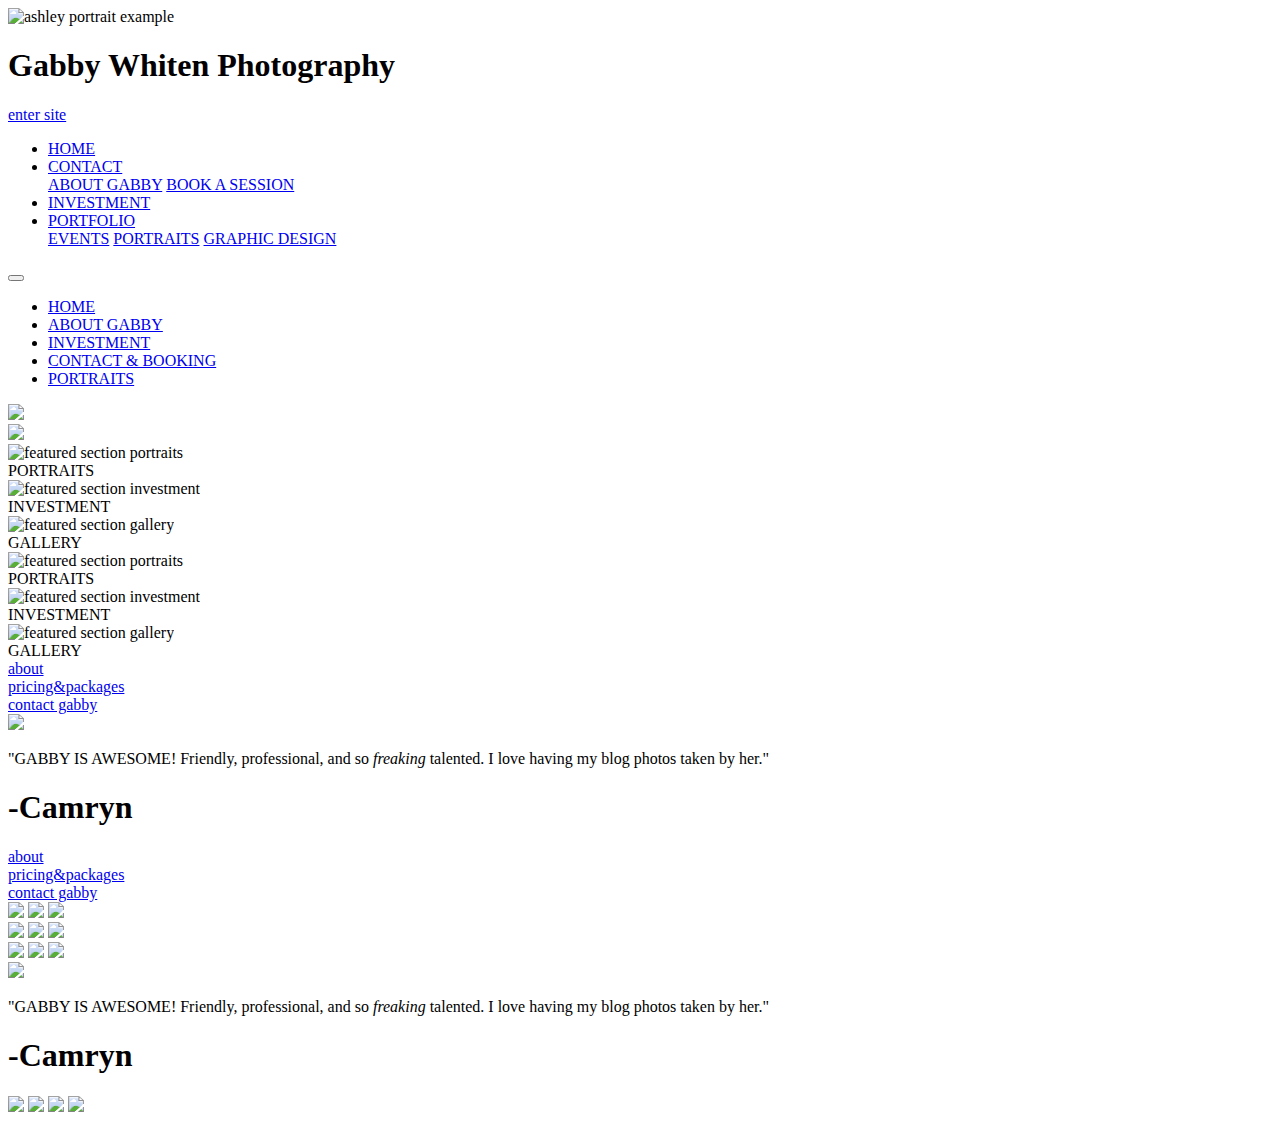
==== index.html @ fafe3f10 "second upload" ====
<!doctype html>

<head>
    
    <title> Gabby Whiten Designs </title>
    
    <!-- Required meta tags -->
    
    <meta charset="utf-8">
    <meta name="viewport" content="width=device-width, initial-scale=1, shrink-to-fit=no">
    
    <!-- SEO meta tag information -->
    
    <meta name="author" content="gabby whiten">
    <meta name="description" content="New York City based lifestyle and portrait photographer website">
    <meta name="keywords" content="gabby, whiten, gabby whiten, photographer, New York City, portrait, lifestyle, graphic designer">
    
    <!-- Boostrap CSS Styles -->
    
    <link rel="stylesheet" href="https://stackpath.bootstrapcdn.com/bootstrap/4.1.0/css/bootstrap.min.css" integrity="sha384-9gVQ4dYFwwWSjIDZnLEWnxCjeSWFphJiwGPXr1jddIhOegiu1FwO5qRGvFXOdJZ4" crossorigin="anonymous">
    
    <!-- My Custom Styles -->
    
    <link href="css/fontawesome-all.css" rel="stylesheet">
    <link rel="stylesheet" href="css/mainstyles.css">
    <link href="https://fonts.googleapis.com/css?family=Fredericka+the+Great|News+Cycle|Prata|Roboto:300,300i" rel="stylesheet">
        
</head>

<body>
    
<!-- Required Javascript Code -->
    
    <script src="https://code.jquery.com/jquery-3.3.1.slim.min.js" integrity="sha384-q8i/X+965DzO0rT7abK41JStQIAqVgRVzpbzo5smXKp4YfRvH+8abtTE1Pi6jizo" crossorigin="anonymous"></script>
    <script src="https://cdnjs.cloudflare.com/ajax/libs/popper.js/1.14.0/umd/popper.min.js" integrity="sha384-cs/chFZiN24E4KMATLdqdvsezGxaGsi4hLGOzlXwp5UZB1LY//20VyM2taTB4QvJ" crossorigin="anonymous"></script>
    <script src="https://stackpath.bootstrapcdn.com/bootstrap/4.1.0/js/bootstrap.min.js" integrity="sha384-uefMccjFJAIv6A+rW+L4AHf99KvxDjWSu1z9VI8SKNVmz4sk7buKt/6v9KI65qnm" crossorigin="anonymous"></script>
    
<!-- Large Viewport Full Landing and Navigation -->
    
    <div class="d-none d-lg-block">
        
        <div class="container-fluid no-gutter">
        
            <div class="row">
        
                <div class="card">
           
                    <img class="card-img rounded-0" src="images/landing/edit-a-2.jpg" alt="ashley portrait example" class="img-fluid" height="auto">
            
                    <div class="card-img-overlay d-flex landing">
                        
                        <div class="my-auto mx-auto text-center">
                        <h1 class="card-title landingtext">Gabby Whiten Photography</h1>
                        <a href="#featured" class="mybtn btn-link">enter site</a>
                        </div>
            
                    </div>
        
                </div>
                
            </div>
            
            <div class="row borderbottom bg1">
            
            <nav class="navbar navbar-expand-lg navbar-custom fixed-top">
                
                <div class="row">
                
                    <ul class="nav navbar-nav">
                        <li><a class="nav-link currentpage" href="#">HOME</a></li>
                        <li class="nav-item dropdown">
                            <a class="nav-link dropdown-toggle" data-toggle="dropdown" href="#">CONTACT</a>
                            <div class="dropdown-menu">
                                <a class="dropdown-item" href="/about.html">ABOUT GABBY</a>
                                <a class="dropdown-item" href="/contact.html">BOOK A SESSION</a>
                            </div>
                        </li>
                        <li><a class="nav-link" href="/investment.html">INVESTMENT</a></li>
                        <li class="nav-item dropdown">
                            <a class="nav-link dropdown-toggle" data-toggle="dropdown" href="/gallery.html">PORTFOLIO</a>
                            <div class="dropdown-menu">
                                <a class="dropdown-item" href="https://www.google.com">EVENTS</a>
                                <a class="dropdown-item" href="https://www.google.com">PORTRAITS</a>
                                <a class="dropdown-item" href="https://www.google.com">GRAPHIC DESIGN</a>
                            </div>
                    </ul>
                    
                </div> 
                
            </nav>
            
            </div>
            
        </div>
        
    </div>
    
<!-- Small and Medium Navigation Bar -->
    
    <div class="d-lg-none">
    
    <div class="container-fluid bg1">
        
        <div class="row">
        
            
            
            <nav class="navbar-expand-lg fixed-top navbar-custom">
                  
                <button class="navbar-dark navbar-toggler navbar-toggler-right" type="button" data-toggle="collapse" data-target="#myNavbar" aria-conrols="myNavbar" aria-expanded="false" aria-label="Toggle navigation">
                    <span class="navbar-toggler-icon"></span>
                </button>
                
                <div class="collapse navbar-collapse" id="myNavbar">
        
                    <ul class="nav navbar-nav">
                        <li><a class="nav-link" href="#">HOME</a></li>
                        <li><a class="nav-link" href="/about.html">ABOUT GABBY</a></li>
                        <li><a class="nav-link" href="/investment.html">INVESTMENT</a></li>
                        <li><a class="nav-link" href="/contact.html">CONTACT &amp; BOOKING</a></li>
                        <li><a class="nav-link" href="/gallery.html">PORTRAITS</a></li>
                    </ul>
                    
                </div>
                
            </nav>
            
        </div>
    
    </div>
        
    </div>

<!-- Logo -->

<div class="container">
    
    <div class="row logoheader" id="featured">
        
        <div class="d-none d-lg-block">
        
        <img src="images/logo/logo-header.png" class="img-fluid">
            
        </div>
        
    </div>
    
    <div class="row logoheader">
        
        <div class="d-sm-block d-md-block d-lg-none">
        
        <img src="images/logo/logo-header.png" class="img-fluid">
        
        </div>
        
    </div>
    
</div>
    
    
<!-- Small Featured Sections -->

<div class="d-sm-block d-md-none">

<div class="container-fluid">
    
    <div class="card-group d-flex">
    
    <div class="card">
        
        <img class="card-img featured" src="images/featuredsection/portraits.jpg" alt="featured section portraits">
        <div class="card-img-overlay text-center">
            <div class="card-text">PORTRAITS</div>
        </div>
        
    </div>
    
    <div class="card">
        <img class="card-img featured" src="images/featuredsection/aboutgabby.jpg" alt="featured section investment">
        <div class="card-img-overlay text-center">
            <div class="card-text">INVESTMENT</div>
        </div>
    </div>
    
    <div class="card">
        <img class="card-img featured img-fluid" src="images/featuredsection/gallery.jpg" alt="featured section gallery">
        <div class="card-img-overlay text-center">
            <div class="card-text">GALLERY</div>
        </div>
    </div>
    
    </div>
    
</div>

</div>
    
<!-- Medium Featured Sections -->
<div class="d-none d-s-none d-md-block">

<div class="container-fluid">
    
    <div class="card-group d-flex">
    
    <div class="card">
        
        <img class="card-img featured" src="images/featuredsection/portraits.jpg" alt="featured section portraits">
        <div class="card-img-overlay text-center medium">
            <div class="card-text">PORTRAITS</div>
        </div>
        
    </div>
    
    <div class="card">
        <img class="card-img featured" src="images/featuredsection/aboutgabby.jpg" alt="featured section investment">
        <div class="card-img-overlay text-center medium">
            <div class="card-text">INVESTMENT</div>
        </div>
    </div>
    
    <div class="card">
        <img class="card-img featured img-fluid" src="images/featuredsection/gallery.jpg" alt="featured section gallery">
        <div class="card-img-overlay text-center medium">
            <div class="card-text">GALLERY</div>
        </div>
    </div>
    
    </div>
    
</div>

</div>
    
<!-- Second Nav Choices -->
<div class="d-sm-block d-md-none">

<div class="container-fluid">
    <div class="choices"><a href="#">about</a></div>
    <div class="choices"><a href="#">pricing&amp;packages</a></div>
    <div class="choices"><a href="#">contact gabby</a></div>
</div>

</div>
    
<!-- Testimonial Box -->
    
<div class="d-sm-block d-md-none">

<div class="container-fluid testimonial">
    
    <div class="extrapad">
    
        <div>
            <img class="mx-auto d-block img-circle" src="images/testimonial/camryn-tie-up-booties-coral-and-charm-7.jpg" class="testimonialpicture">
        </div>
        
        <div class="testimonialtext">
            
            <p>
            "GABBY IS AWESOME! Friendly, professional, and so <em>freaking</em> talented. I love having my blog photos taken by her."
            </p>
            
            <h1>-Camryn</h1>
        
        </div>
        
    </div>
    
</div>

</div>

<!-- Tablet Extra Option Tabs -->
    
<div class="d-none d-md-block d-lg-none">

<div class="container-fluid">
    
    <div class="row">
        
        <div class="col-md-6 extras">
        
        <div class="choices"><a href="/about.html">about</a></div>
        <div class="choices"><a href="/investment.html">pricing&amp;packages</a></div>
        <div class="choices"><a href="/contact.html">contact gabby</a></div>
        
        <div class="row sidebar-collage medium">
            <img  class="img-thumbnail medium" src="images/special/foodphoto.jpg">
            <img  class="img-thumbnail medium" src="images/special/foodphoto.jpg">
            <img  class="img-thumbnail medium" src="images/special/foodphoto.jpg">
            
        </div>
            
        <div class="row sidebar-collage medium">
            <img  class="img-thumbnail medium" src="images/special/foodphoto.jpg">
            <img  class="img-thumbnail medium" src="images/special/foodphoto.jpg">
            <img  class="img-thumbnail medium" src="images/special/foodphoto.jpg">
            
        </div>
            
        <div class="row sidebar-collage medium">
            <img  class="img-thumbnail medium" src="images/special/foodphoto.jpg">
            <img  class="img-thumbnail medium" src="images/special/foodphoto.jpg">
            <img  class="img-thumbnail medium" src="images/special/foodphoto.jpg">
            
        </div>
    
        </div>
        
    </div>
    
</div>

</div>
    
<!-- Medium Testimonial Box -->
    
<div class="d-none d-md-block d-lg-none">

<div class="container-fluid testimonial medium">
    
    <div class="extrapad medium">
    
        <div>
            <img class="mx-auto d-block img-circle medium" src="images/testimonial/camryn-tie-up-booties-coral-and-charm-7.jpg">
        </div>
        
        <div class="testimonialtext medium">
            
            <p>
            "GABBY IS AWESOME! Friendly, professional, and so <em>freaking</em> talented. I love having my blog photos taken by her."
            </p>
            
            <h1>-Camryn</h1>
        
        </div>
        
    </div>
    
</div>

</div>

    
<!-- Social Media Footer -->

<footer>
    
<div class="d-sm-block d-md-none">
    
<div class="squares">
    <img  class="instagramsquares img-thumbnail img-responsive" src="images/special/foodphoto.jpg">
    <img class="instagramsquares img-thumbnail img-responsive" src="images/special/portraits1.jpg">
    <img class="instagramsquares img-thumbnail img-responsive" src="images/special/portraits1.jpg">
    <img class="instagramsquares img-thumbnail img-responsive" src="images/special/portraits1.jpg">
</div>
    
<div class="btn-grp-justified btn-grp">
    <a href="https://www.facebook.com/photographybygcw" class="btn btn-primary"><i class="fab fa-facebook-f fa-lg"></i></a>
    <a href="https://www.instagram.com/gabbywhiten" class="btn btn-primary"><i class="fab fa-instagram fa-lg"></i></a>
    <a href="https://www.twitter.com/gabbywhiten" class="btn btn-primary"><i class="fab fa-twitter fa-lg"></i></a>
    <a href="https://www.youtube.com/channel/UCp7ppy7Cx4_Kmx7FV_z40HA?view_as=subscriber" class="btn btn-primary"><i class="fab fa-youtube fa-lg"></i></a>
    <a href="https://www.pinterest.com/theswirlblog" class="btn btn-primary"><i class="fab fa-pinterest fa-lg"></i></a>
</div>
    
</div>
    
    
<div class="d-none d-md-block d-lg-none">
    
<div class="btn-grp-justified btn-grp">
    <a href="https://www.facebook.com/photographybygcw" class="btn btn-primary"><i class="fab fa-facebook-f fa-lg"></i></a>
    <a href="https://www.instagram.com/gabbywhiten" class="btn btn-primary"><i class="fab fa-instagram fa-lg"></i></a>
    <a href="https://www.twitter.com/gabbywhiten" class="btn btn-primary"><i class="fab fa-twitter fa-lg"></i></a>
    <a href="https://www.youtube.com/channel/UCp7ppy7Cx4_Kmx7FV_z40HA?view_as=subscriber" class="btn btn-primary"><i class="fab fa-youtube fa-lg"></i></a>
    <a href="https://www.pinterest.com/theswirlblog" class="btn btn-primary"><i class="fab fa-pinterest fa-lg"></i></a>
</div>
    
</div>
    
</footer>
   
</body>
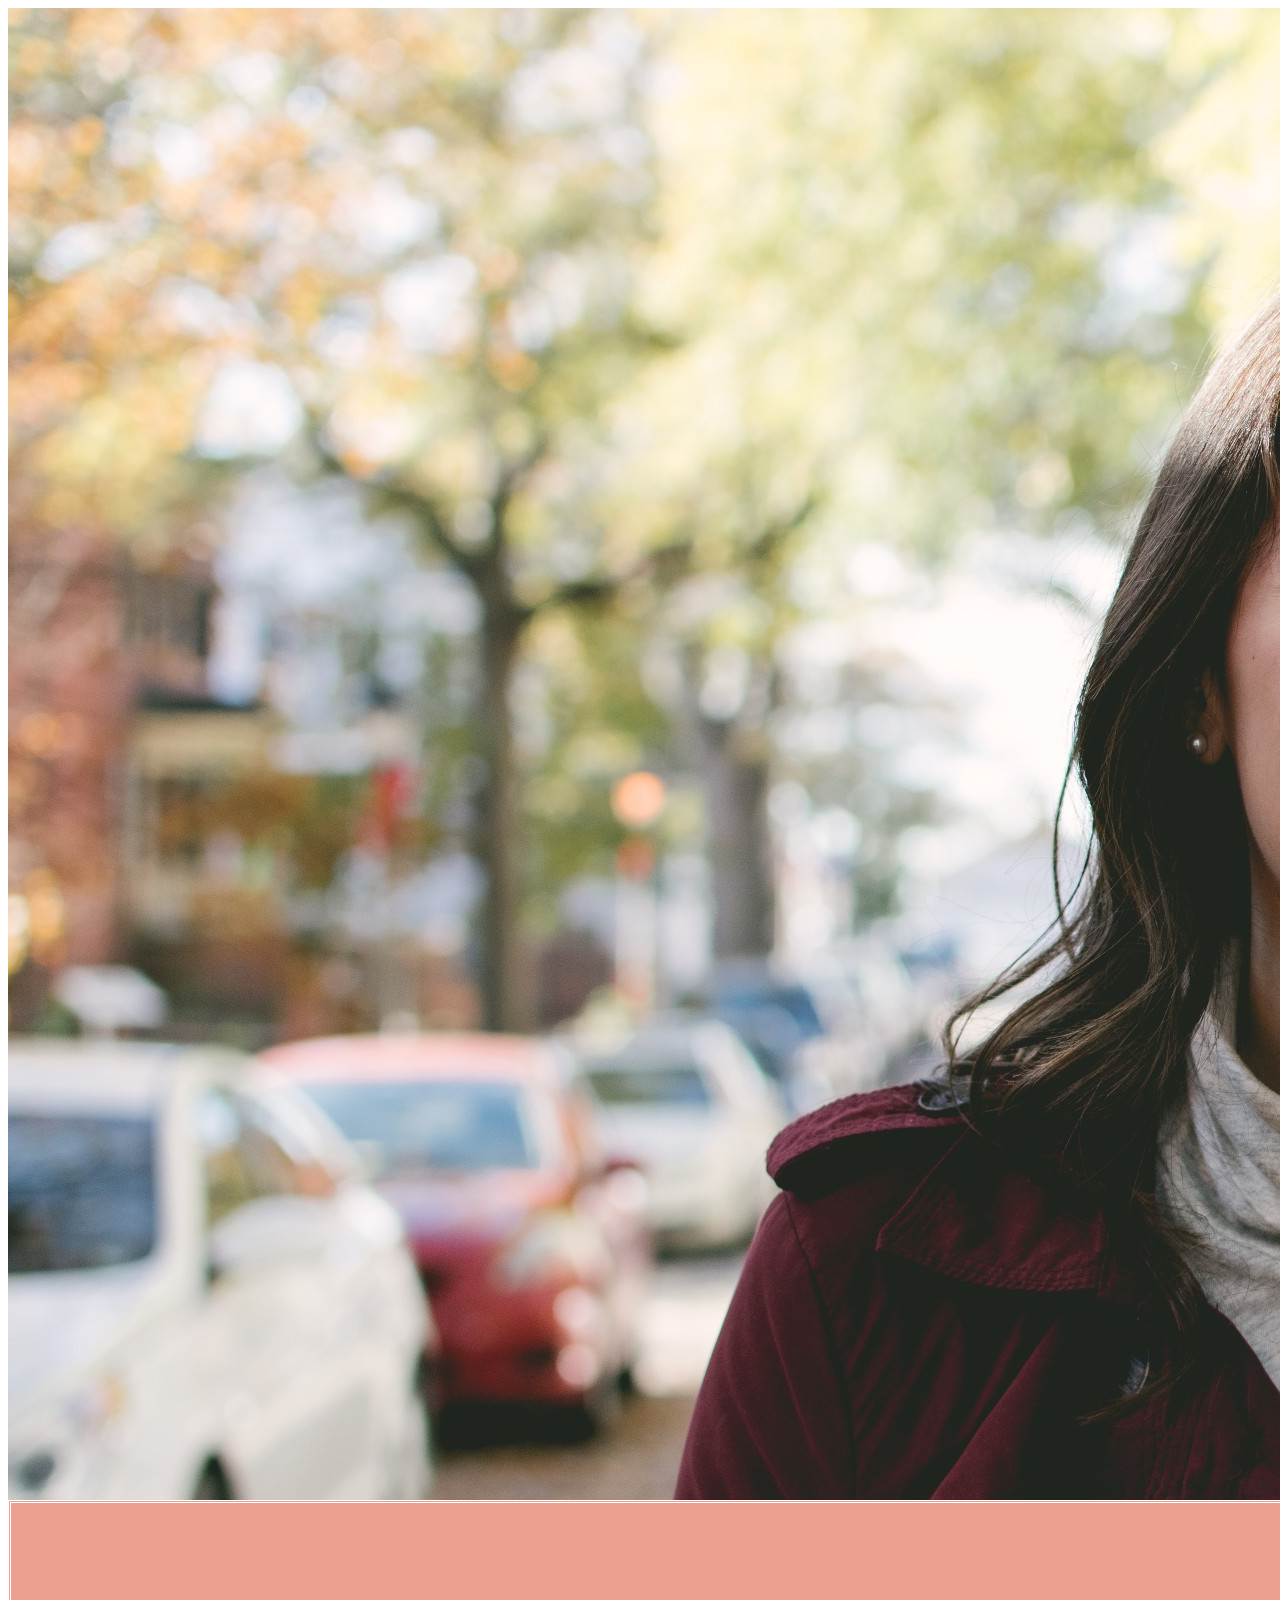
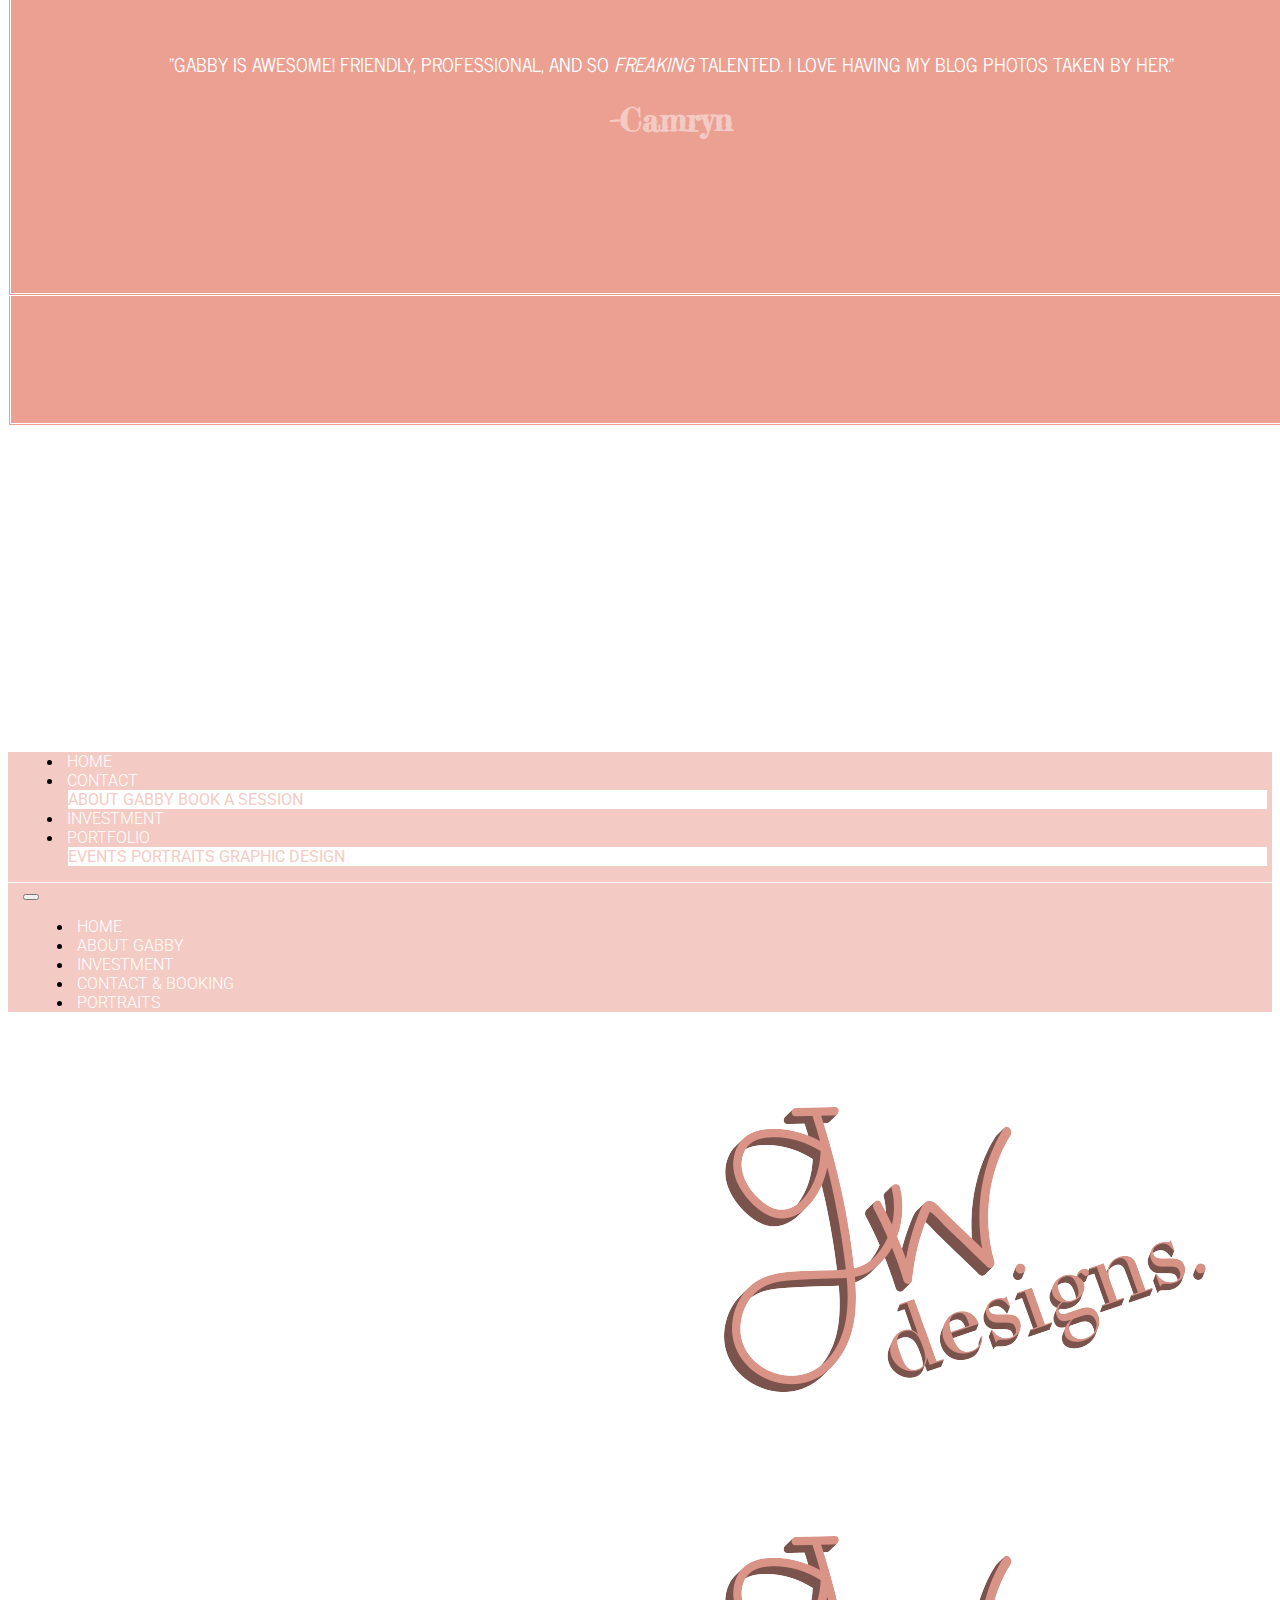
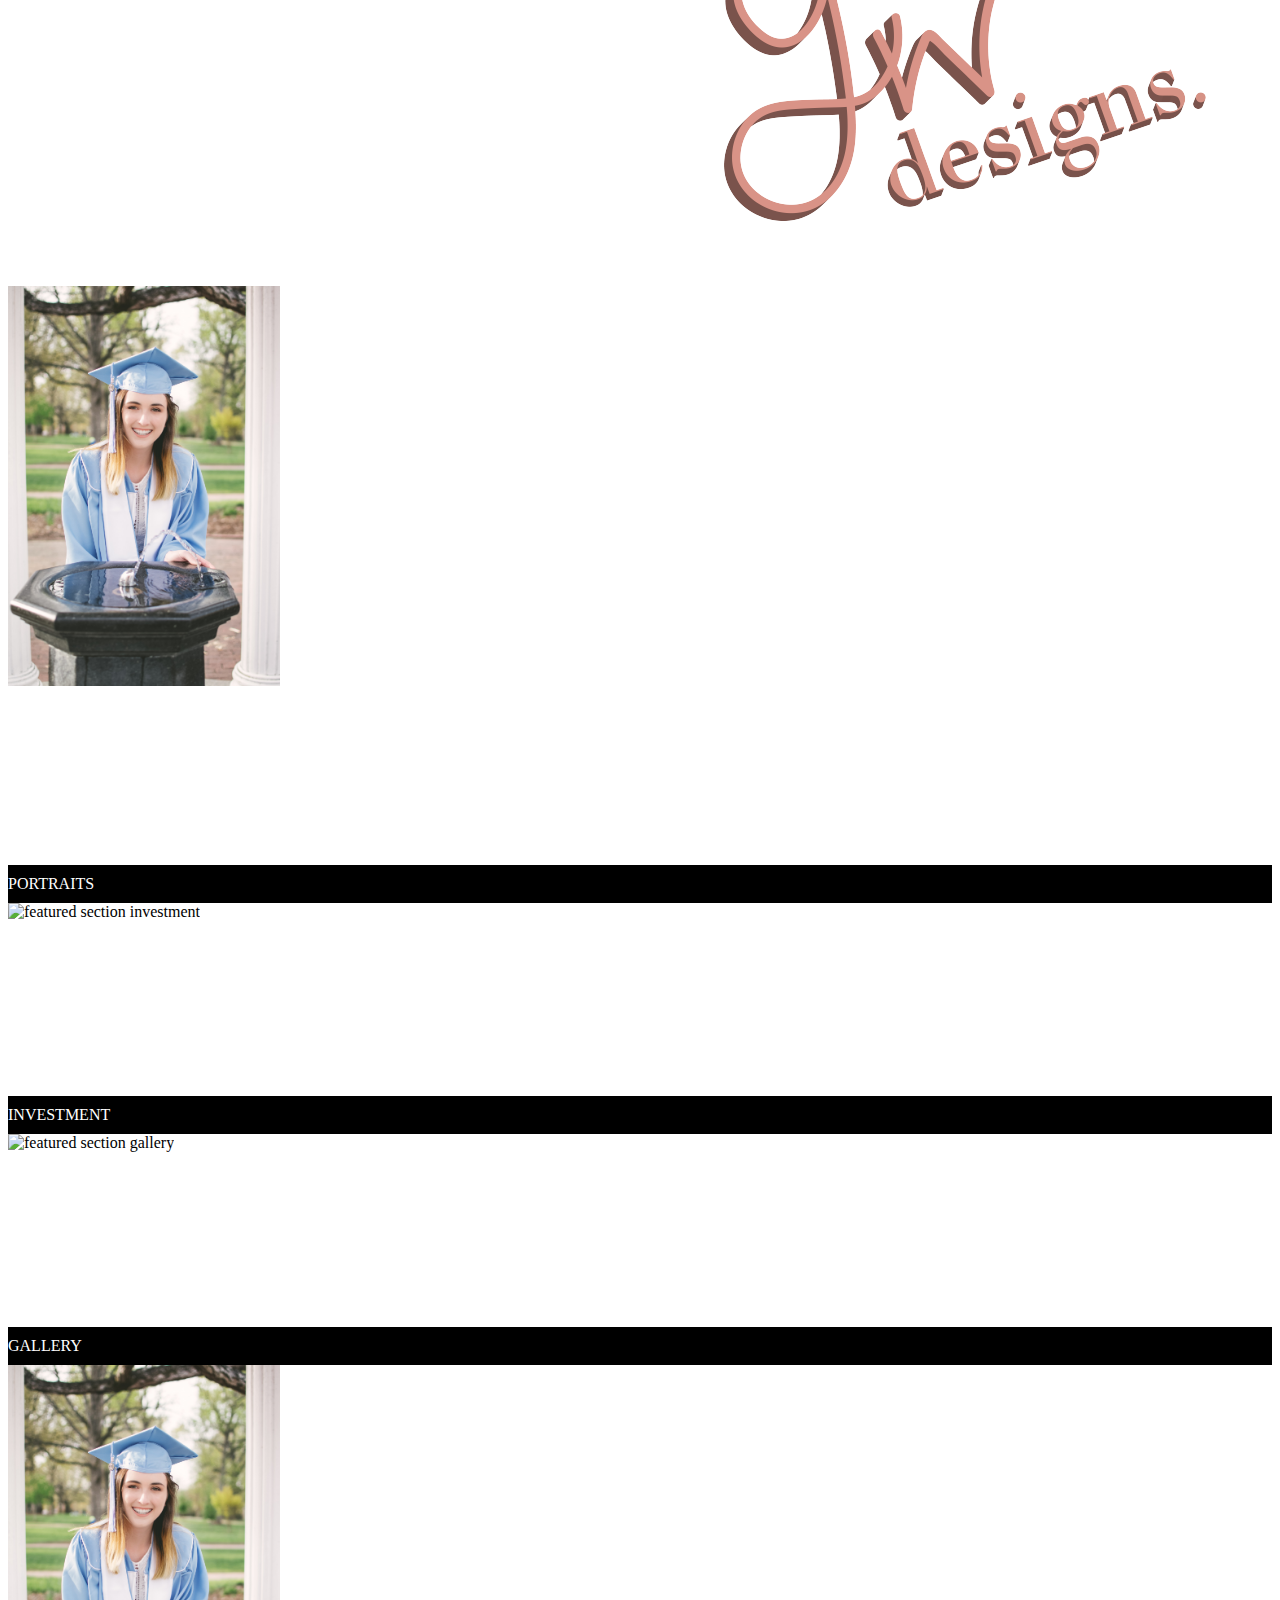
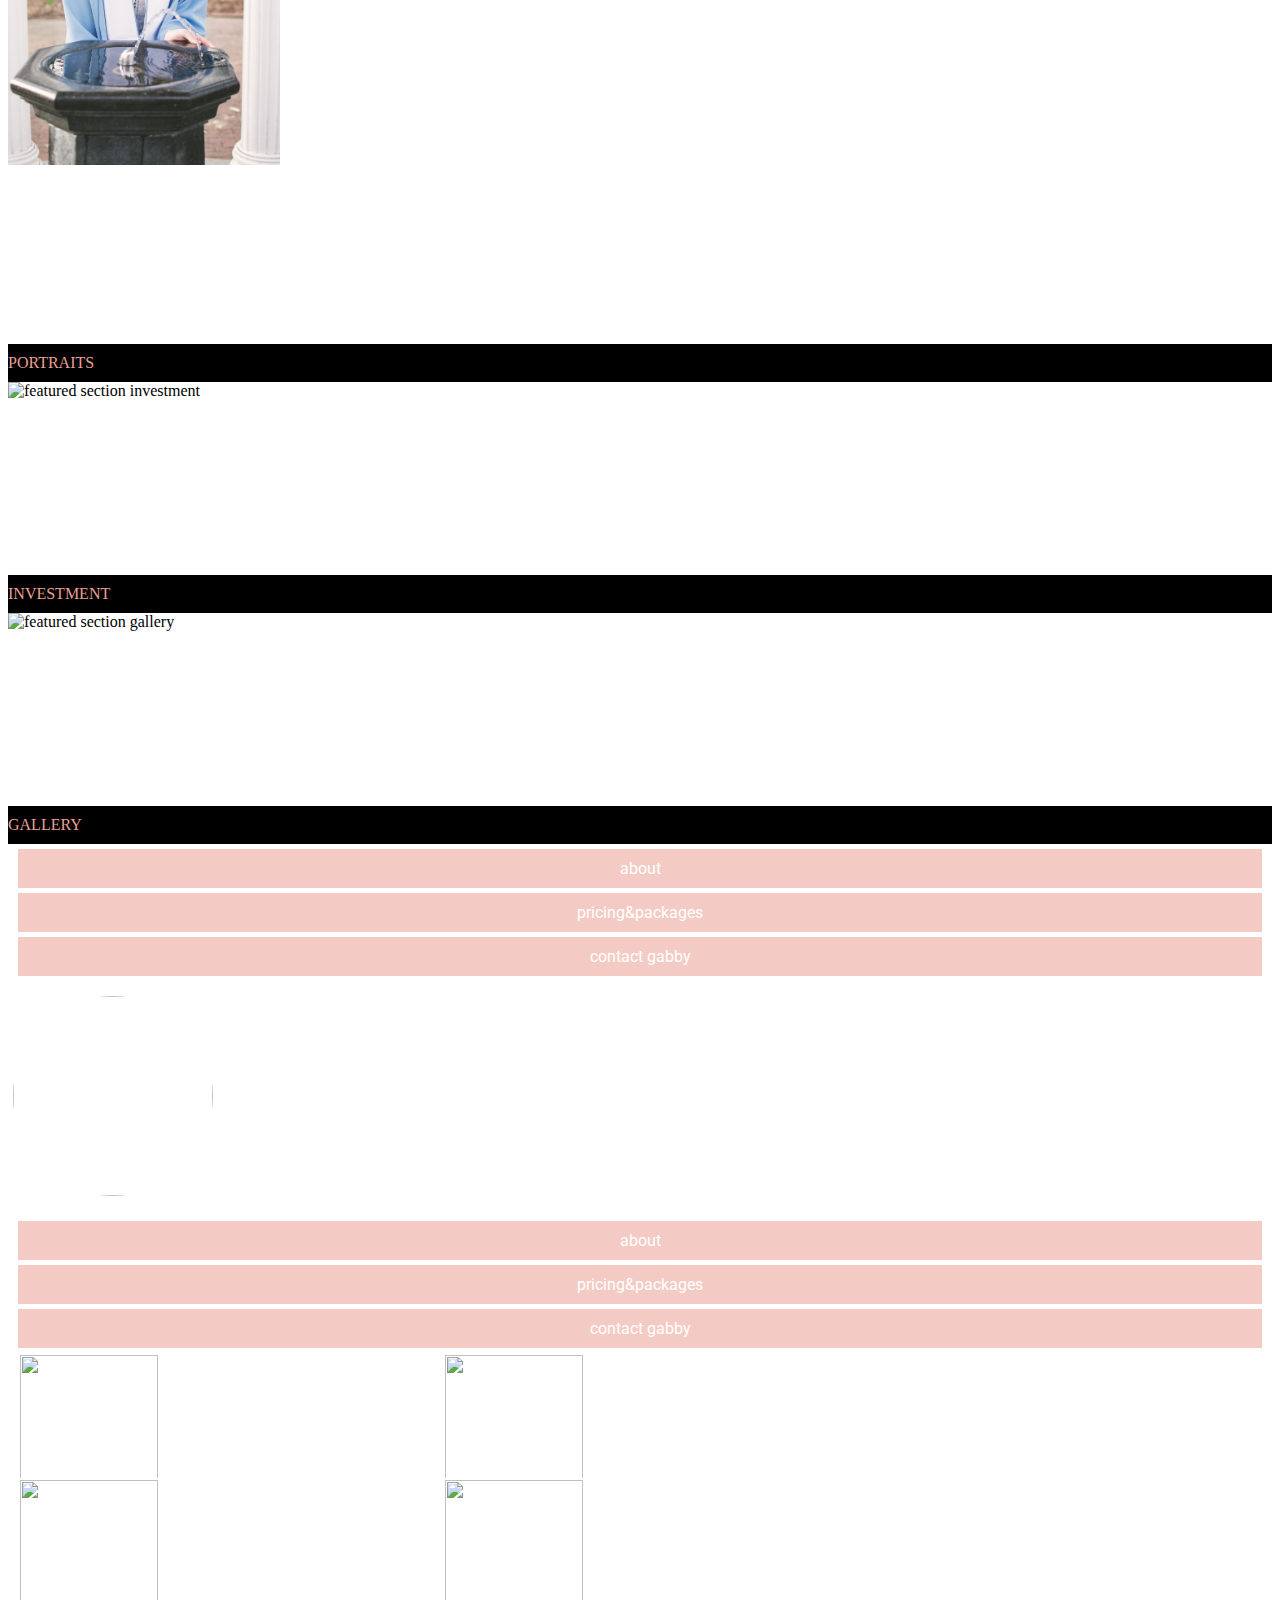
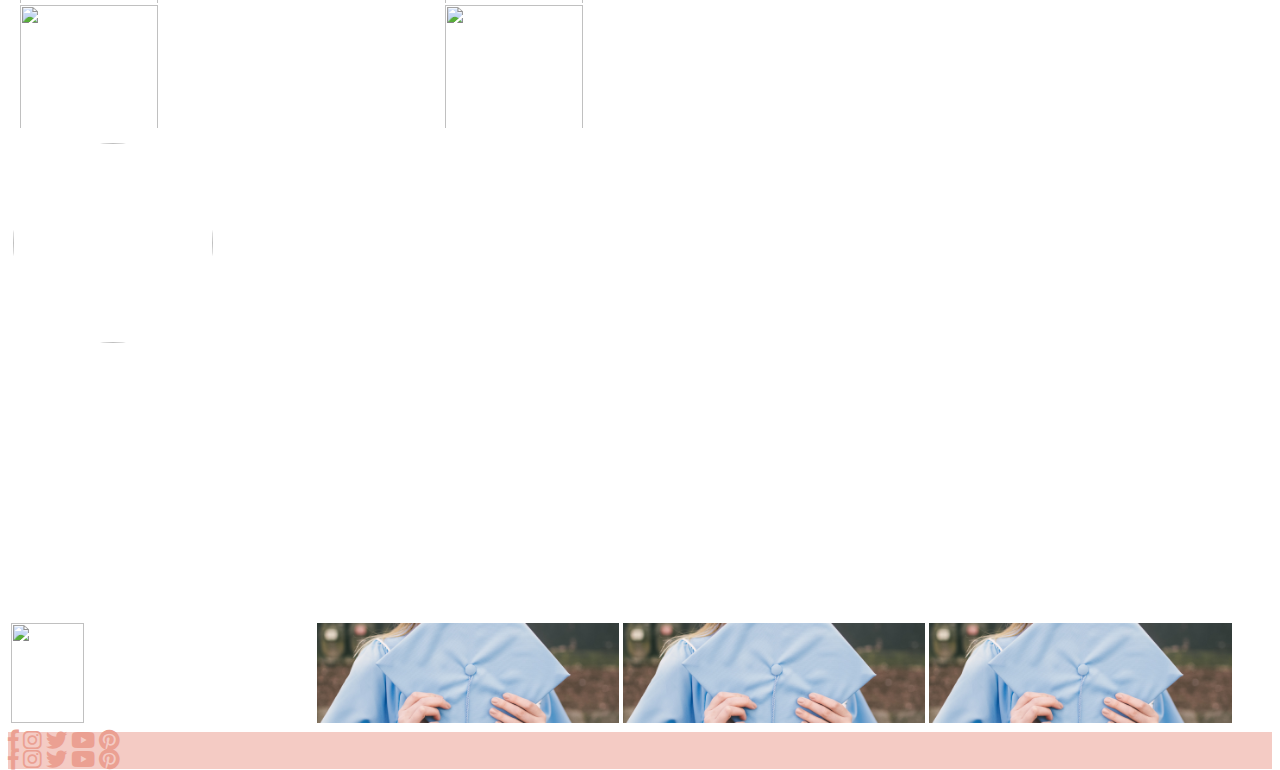
==== commit 212f7b1d: "Rename home.html to index.html" ====
--- a/index.html
+++ b/index.html
@@ -139,7 +139,7 @@
         
         <div class="d-none d-lg-block">
         
-        <img src="images/logo/logo-header.png" class="img-fluid">
+        <a href="/home.html"><img src="images/logo/logo-header.png" class="img-fluid"></a>
             
         </div>
         
@@ -149,7 +149,7 @@
         
         <div class="d-sm-block d-md-block d-lg-none">
         
-        <img src="images/logo/logo-header.png" class="img-fluid">
+        <a href="/home.html"><img src="images/logo/logo-header.png" class="img-fluid"></a>
         
         </div>
         
--- a/css/mainstyles.css
+++ b/css/mainstyles.css
@@ -0,0 +1,449 @@
+/* Text Styles */
+
+h1 {
+    font-family: 'Fredericka the Great', cursive;
+    font-size: 3rem;
+}
+
+h2 {
+    font-family: 'Prata', serif;
+    font-size: 2.25rem;
+}
+
+h3 {
+    font-family: 'News Cycle', sans-serif;
+    font-size: 2rem;
+}
+
+h4 {
+    font-family: 'Roboto', sans-serif;
+    font-size: 1.5rem;
+    font-style: italic;
+}
+
+h5 {
+    font-family: 'Roboto', sans-serif;
+    font-size: 1.0rem;
+}
+
+.landingtext {
+    color: #ffffff;
+}
+
+.text-color-white {
+    color: #ffffff;
+}
+
+.text-color-black {
+    color: #000000;
+}
+
+/* Containers */
+
+.borderbottom {
+    border-bottom-style: solid;
+    border-bottom-color: #ffffff;
+    border-bottom-width: thin;
+}
+
+.container-fluid {
+    margin: 0px;
+    padding: 0px;
+}
+
+/* Navigation */
+
+.navbar-custom .nav-link {
+    font-family: 'Roboto', sans-serif;
+    font-weight: 300;
+    padding: 4px;
+    border-bottom: none;
+    transition-property: border;
+    transition-duration: 0.25s;
+    font-size: 1rem;
+}
+
+.navbar-custom .nav-link:hover {
+    border-bottom-style: solid;
+    border-bottom-color: #ffffff;
+    border-bottom-width: thick;
+    padding: 4px;
+    color: #eba092;
+}
+
+.navbar-brand {
+    object-fit: cover;
+}
+
+.currentpage {
+    font-weight: 300i;
+    color: #ffffff;
+    border-bottom-style: solid;
+    border-bottom-width: thick;
+    border-bottom-color: #eba092;
+}
+
+.dropdown-menu {
+    background-color: #ffffff;
+    margin: 0px 5px 0px 5px;
+    font-family: 'Roboto', sans-serif;  
+    border: none;
+    border-radius: 0px;
+}
+
+.dropdown-item {
+    font-size: 1rem;
+    color: #f4cbc4;
+}
+
+.dropdown-item:hover {
+    color: #eba092;
+    background-color: inherit;
+    font-style: italic;
+}
+
+.navbar-custom {
+    background-color: #f4cbc4;
+    padding-left: 15px;
+}
+
+.navbar-collapse {
+    padding-left: 10px;
+}
+
+/* Images */
+
+img {
+    object-fit: cover;
+}
+
+.logoheader {
+    object-fit: cover;
+    padding-top: 20px;
+    padding-bottom: 5px;
+}
+
+/* Cards */
+
+.card {
+    border: none;
+    border-radius: 0;
+}
+
+.featured {
+    border: none;
+    border-radius: 0px;
+    padding: 0px;
+    height: 400px;
+}
+
+.card-group {
+    padding: 0px;
+    margin: 0px;  
+}
+
+.card-img-overlay {
+    align-content: center;
+    padding-top: 175px;
+    opacity: 1;
+}
+
+.card-img-overlay .featured:hover {
+    opacity: 0.8;
+    background-color: white;
+}
+
+.card-text {
+    opacity: 1;
+    color: #ffffff;
+    background-color: #000000;
+    padding-top: 10px;
+    padding-bottom: 10px;
+}
+
+.medium .card-text{
+    opacity: 1;
+    color: #eba092;
+    background-color: #000000;
+}
+
+.landing .card-img-overlay:hover  {
+    opacity: 0.1;
+}
+
+/* Buttons */
+
+.mybtn {
+    border-style: solid;
+    border-width: thin;
+    border-color: #ffffff;
+    border-radius: 0;
+    padding: 5px 10px 5px 10px;
+    margin: 0px;
+    font-family: 'News Cycle', sans-serif;
+}
+
+.btn-link {
+    color: #ffffff;
+    text-decoration: none;
+}
+
+.btn-link:hover {
+    text-decoration: none;
+    color: #5fc5dd;
+    opacity: 0.6;
+}
+
+.mybtn:hover {
+    background-color:#ffffff;
+    border-color: #bfe6f0;
+}
+
+a {
+    color: white;
+    text-decoration: none;
+}
+/* Backgrounds */
+
+.bg1 {
+    background-color: #f4cbc4;
+}
+
+/* Social Media Icons */
+
+.fab {
+    color: #eba092;
+}
+
+/* Secondary Menu Choices */
+
+.choices {
+    font-family: 'Roboto', sans-serif;
+    background-color: #f4cbc4;
+    text-align: center;
+    padding: 10px;
+    margin: 5px 10px;
+}
+
+.extras {
+    margin-top: 20px;
+}
+
+/*Tablet Instagram Collage Styles */
+
+.sidebar-collage.medium {
+    margin-left: 4px;
+    height: 125px;
+    width: 100%;
+    padding: 0px 6px;
+    overflow: hidden;
+    object-fit: cover;
+}
+
+.img-thumbnail.medium {
+    width: 33%;
+    height: 125px;
+    border-style: none;
+    padding: 2px;
+    margin: 0px;
+    border-radius: 0px;
+}
+
+/* Testimonial Mobile */
+
+.img-circle {
+    border-radius: 50%;
+    width: 200px;
+    height: 200px;
+    display: block;
+    z-index: 2;
+    position: relative;
+    border-width: 5px;
+    border-color: white;
+    border-style: solid;
+}
+
+.testimonialtext {
+    padding-top: 20px;
+    justify-content: center;
+    background-color: #eba092;
+    border-style: double;
+    border-color: white;
+    padding: 20px;
+    position: absolute;
+    width: 100%;
+    top: 1630px;
+    height: 350px;
+    display: block;
+    z-index: 1;
+    
+}
+
+.extrapad {
+    padding-top: 10px;
+}
+
+.testimonialtext p {
+    text-align: center;
+    margin-top: 125px;
+    color: #ffffff;
+    font-family: 'News Cycle', sans-serif;
+    text-transform: uppercase;
+    font-size: 1.2rem;
+}
+
+.testimonialtext h1 {
+    text-align: center;
+    font-size: 2rem;
+    color: #f4cbc4;
+}
+
+/* Testimonial Tablet */
+
+.img-circle.medium {
+    border-radius: 50%;
+    width: 200px;
+    height: 200px;
+    display: block;
+    z-index: 2;
+    position: relative;
+    border-width: 5px;
+    border-color: white;
+    border-style: solid;
+}
+
+.testimonialtext.medium {
+    padding-top: 20px;
+    justify-content: center;
+    background-color: #eba092;
+    border-style: double;
+    border-color: white;
+    padding: 20px;
+    position: absolute;
+    width: 100%;
+    top: 1500px;
+    height: 350px;
+    display: block;
+    z-index: 1;
+}
+
+/* Footer */
+
+footer{
+    position: relative;
+    z-index: 1;
+    top: 250px;
+}
+
+.instagramsquares {
+    width: 24%;
+    display: inline-block;
+    margin-right: 0px;
+    margin-bottom: 10px;
+}
+
+.squares {
+    margin: 0px;
+    padding-top: 25px;
+    padding-bottom: 5px;
+    margin-right: 0px;
+    padding-left: 3px;
+    padding-right: 2px;
+}
+
+.btn-grp {
+    background-color: #f4cbc4;
+    padding-top: 0px;
+    margin-top: 0px;
+}
+
+.btn-primary {
+    background-color: #f4cbc4;
+    border-style: none;
+    width: 19%;
+}
+
+.img-thumbnail {
+    width: 24%;
+    height: 100px;
+    border-style: none;
+    padding: 0px;
+    margin: 0px;
+    border-radius: 0px;
+}
+
+/* Avatar */
+
+/* Grid */
+
+.grid {
+    display: grid;
+    grid-gap: 2px 2px;
+    background-color: white;
+}
+
+.box1 {
+    grid-area: 1 / 1 / 2 / 2;
+    height: 10%;
+}
+
+.box2 {
+    grid-area: 1 / 2 / 2 / 3;
+}
+
+.box3 {
+    grid-area: 1 / 3 / 2 / 4;
+}
+
+.box4 {
+    grid-area: 1 / 4 / 2 / 5;
+}
+
+.box5 {
+    grid-area: 2 / 1 / 3 / 3;
+    height: 100%;
+}
+
+.box6 {
+    grid-area: 2 / 3 / 3 / 5;
+}
+
+.box7 {
+    grid-area: 3 / 1 / 4 / 2;
+    height: 100%;
+}
+
+.box8 {
+    grid-area: 3 / 2 / 4 / 3;
+}
+
+.box9 {
+    grid-area: 3 / 3 / 4 / 4;
+}
+
+.box10 {
+    grid-area: 3 / 4 / 4 / 5;
+}
+
+.box11 {
+    grid-area: 4 / 1 / 5 / 3;
+}
+
+.box12 {
+    grid-area: 4 / 3 / 5 / 5;
+    height: 100%;
+}
+
+.box13 {
+    grid-area: 6 / 1 / 7 / 2;
+}
+
+.box14 {
+    grid-area: 5 / 1 / 6 / 2;
+}
+
+.box15 {
+    grid-area: 5 / 2 / 7 / 5;
+    height: 100%;
+}
+
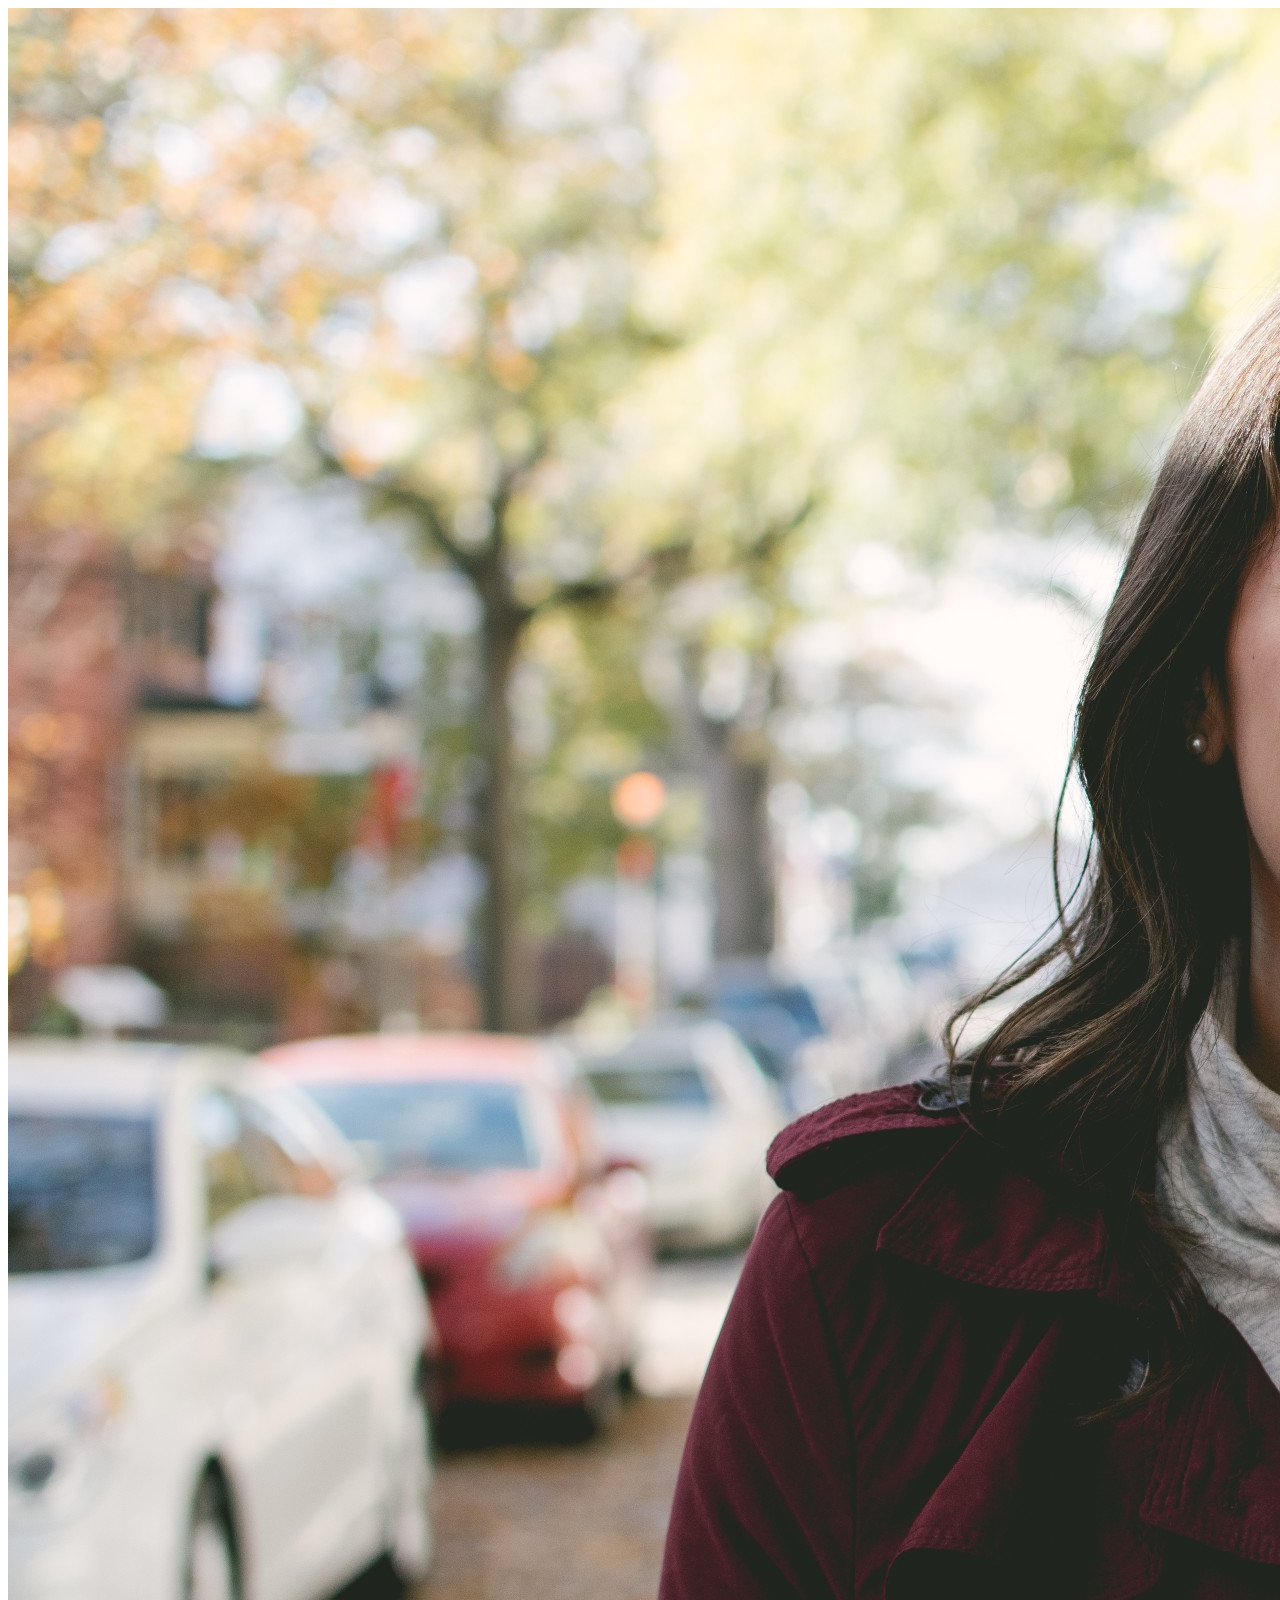
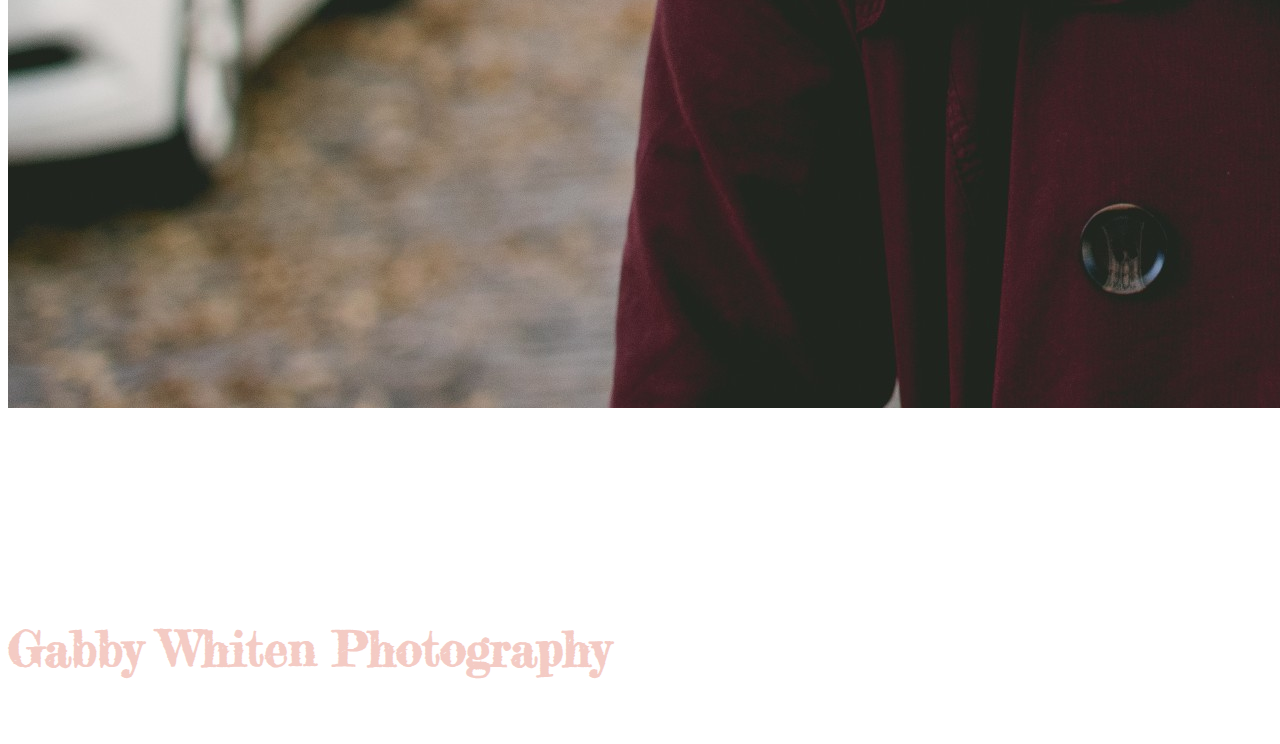
==== commit 837b2c6c: "final" ====
--- a/index.html
+++ b/index.html
@@ -34,351 +34,24 @@
     <script src="https://code.jquery.com/jquery-3.3.1.slim.min.js" integrity="sha384-q8i/X+965DzO0rT7abK41JStQIAqVgRVzpbzo5smXKp4YfRvH+8abtTE1Pi6jizo" crossorigin="anonymous"></script>
     <script src="https://cdnjs.cloudflare.com/ajax/libs/popper.js/1.14.0/umd/popper.min.js" integrity="sha384-cs/chFZiN24E4KMATLdqdvsezGxaGsi4hLGOzlXwp5UZB1LY//20VyM2taTB4QvJ" crossorigin="anonymous"></script>
     <script src="https://stackpath.bootstrapcdn.com/bootstrap/4.1.0/js/bootstrap.min.js" integrity="sha384-uefMccjFJAIv6A+rW+L4AHf99KvxDjWSu1z9VI8SKNVmz4sk7buKt/6v9KI65qnm" crossorigin="anonymous"></script>
-    
-<!-- Large Viewport Full Landing and Navigation -->
-    
-    <div class="d-none d-lg-block">
+
+<div class="row">
         
-        <div class="container-fluid no-gutter">
-        
-            <div class="row">
-        
-                <div class="card">
+        <div class="card">
            
-                    <img class="card-img rounded-0" src="images/landing/edit-a-2.jpg" alt="ashley portrait example" class="img-fluid" height="auto">
+                <img class="card-img rounded-0" src="images/landing/edit-a-2.jpg" alt="ashley portrait example" class="img-fluid" height="100%">
             
-                    <div class="card-img-overlay d-flex landing">
+                <div class="card-img-overlay d-flex landing">
                         
                         <div class="my-auto mx-auto text-center">
                         <h1 class="card-title landingtext">Gabby Whiten Photography</h1>
-                        <a href="#featured" class="mybtn btn-link">enter site</a>
+                        <a href="/home.html" class="mybtn btn-link">enter site</a>
                         </div>
             
-                    </div>
-        
                 </div>
-                
-            </div>
-            
-            <div class="row borderbottom bg1">
-            
-            <nav class="navbar navbar-expand-lg navbar-custom fixed-top">
-                
-                <div class="row">
-                
-                    <ul class="nav navbar-nav">
-                        <li><a class="nav-link currentpage" href="#">HOME</a></li>
-                        <li class="nav-item dropdown">
-                            <a class="nav-link dropdown-toggle" data-toggle="dropdown" href="#">CONTACT</a>
-                            <div class="dropdown-menu">
-                                <a class="dropdown-item" href="/about.html">ABOUT GABBY</a>
-                                <a class="dropdown-item" href="/contact.html">BOOK A SESSION</a>
-                            </div>
-                        </li>
-                        <li><a class="nav-link" href="/investment.html">INVESTMENT</a></li>
-                        <li class="nav-item dropdown">
-                            <a class="nav-link dropdown-toggle" data-toggle="dropdown" href="/gallery.html">PORTFOLIO</a>
-                            <div class="dropdown-menu">
-                                <a class="dropdown-item" href="https://www.google.com">EVENTS</a>
-                                <a class="dropdown-item" href="https://www.google.com">PORTRAITS</a>
-                                <a class="dropdown-item" href="https://www.google.com">GRAPHIC DESIGN</a>
-                            </div>
-                    </ul>
-                    
-                </div> 
-                
-            </nav>
-            
-            </div>
-            
-        </div>
-        
-    </div>
-    
-<!-- Small and Medium Navigation Bar -->
-    
-    <div class="d-lg-none">
-    
-    <div class="container-fluid bg1">
-        
-        <div class="row">
-        
-            
-            
-            <nav class="navbar-expand-lg fixed-top navbar-custom">
-                  
-                <button class="navbar-dark navbar-toggler navbar-toggler-right" type="button" data-toggle="collapse" data-target="#myNavbar" aria-conrols="myNavbar" aria-expanded="false" aria-label="Toggle navigation">
-                    <span class="navbar-toggler-icon"></span>
-                </button>
-                
-                <div class="collapse navbar-collapse" id="myNavbar">
-        
-                    <ul class="nav navbar-nav">
-                        <li><a class="nav-link" href="#">HOME</a></li>
-                        <li><a class="nav-link" href="/about.html">ABOUT GABBY</a></li>
-                        <li><a class="nav-link" href="/investment.html">INVESTMENT</a></li>
-                        <li><a class="nav-link" href="/contact.html">CONTACT &amp; BOOKING</a></li>
-                        <li><a class="nav-link" href="/gallery.html">PORTRAITS</a></li>
-                    </ul>
-                    
-                </div>
-                
-            </nav>
-            
-        </div>
-    
-    </div>
-        
-    </div>
-
-<!-- Logo -->
-
-<div class="container">
-    
-    <div class="row logoheader" id="featured">
-        
-        <div class="d-none d-lg-block">
-        
-        <a href="/home.html"><img src="images/logo/logo-header.png" class="img-fluid"></a>
-            
-        </div>
-        
-    </div>
-    
-    <div class="row logoheader">
-        
-        <div class="d-sm-block d-md-block d-lg-none">
-        
-        <a href="/home.html"><img src="images/logo/logo-header.png" class="img-fluid"></a>
         
         </div>
-        
-    </div>
-    
+                
 </div>
     
-    
-<!-- Small Featured Sections -->
-
-<div class="d-sm-block d-md-none">
-
-<div class="container-fluid">
-    
-    <div class="card-group d-flex">
-    
-    <div class="card">
-        
-        <img class="card-img featured" src="images/featuredsection/portraits.jpg" alt="featured section portraits">
-        <div class="card-img-overlay text-center">
-            <div class="card-text">PORTRAITS</div>
-        </div>
-        
-    </div>
-    
-    <div class="card">
-        <img class="card-img featured" src="images/featuredsection/aboutgabby.jpg" alt="featured section investment">
-        <div class="card-img-overlay text-center">
-            <div class="card-text">INVESTMENT</div>
-        </div>
-    </div>
-    
-    <div class="card">
-        <img class="card-img featured img-fluid" src="images/featuredsection/gallery.jpg" alt="featured section gallery">
-        <div class="card-img-overlay text-center">
-            <div class="card-text">GALLERY</div>
-        </div>
-    </div>
-    
-    </div>
-    
-</div>
-
-</div>
-    
-<!-- Medium Featured Sections -->
-<div class="d-none d-s-none d-md-block">
-
-<div class="container-fluid">
-    
-    <div class="card-group d-flex">
-    
-    <div class="card">
-        
-        <img class="card-img featured" src="images/featuredsection/portraits.jpg" alt="featured section portraits">
-        <div class="card-img-overlay text-center medium">
-            <div class="card-text">PORTRAITS</div>
-        </div>
-        
-    </div>
-    
-    <div class="card">
-        <img class="card-img featured" src="images/featuredsection/aboutgabby.jpg" alt="featured section investment">
-        <div class="card-img-overlay text-center medium">
-            <div class="card-text">INVESTMENT</div>
-        </div>
-    </div>
-    
-    <div class="card">
-        <img class="card-img featured img-fluid" src="images/featuredsection/gallery.jpg" alt="featured section gallery">
-        <div class="card-img-overlay text-center medium">
-            <div class="card-text">GALLERY</div>
-        </div>
-    </div>
-    
-    </div>
-    
-</div>
-
-</div>
-    
-<!-- Second Nav Choices -->
-<div class="d-sm-block d-md-none">
-
-<div class="container-fluid">
-    <div class="choices"><a href="#">about</a></div>
-    <div class="choices"><a href="#">pricing&amp;packages</a></div>
-    <div class="choices"><a href="#">contact gabby</a></div>
-</div>
-
-</div>
-    
-<!-- Testimonial Box -->
-    
-<div class="d-sm-block d-md-none">
-
-<div class="container-fluid testimonial">
-    
-    <div class="extrapad">
-    
-        <div>
-            <img class="mx-auto d-block img-circle" src="images/testimonial/camryn-tie-up-booties-coral-and-charm-7.jpg" class="testimonialpicture">
-        </div>
-        
-        <div class="testimonialtext">
-            
-            <p>
-            "GABBY IS AWESOME! Friendly, professional, and so <em>freaking</em> talented. I love having my blog photos taken by her."
-            </p>
-            
-            <h1>-Camryn</h1>
-        
-        </div>
-        
-    </div>
-    
-</div>
-
-</div>
-
-<!-- Tablet Extra Option Tabs -->
-    
-<div class="d-none d-md-block d-lg-none">
-
-<div class="container-fluid">
-    
-    <div class="row">
-        
-        <div class="col-md-6 extras">
-        
-        <div class="choices"><a href="/about.html">about</a></div>
-        <div class="choices"><a href="/investment.html">pricing&amp;packages</a></div>
-        <div class="choices"><a href="/contact.html">contact gabby</a></div>
-        
-        <div class="row sidebar-collage medium">
-            <img  class="img-thumbnail medium" src="images/special/foodphoto.jpg">
-            <img  class="img-thumbnail medium" src="images/special/foodphoto.jpg">
-            <img  class="img-thumbnail medium" src="images/special/foodphoto.jpg">
-            
-        </div>
-            
-        <div class="row sidebar-collage medium">
-            <img  class="img-thumbnail medium" src="images/special/foodphoto.jpg">
-            <img  class="img-thumbnail medium" src="images/special/foodphoto.jpg">
-            <img  class="img-thumbnail medium" src="images/special/foodphoto.jpg">
-            
-        </div>
-            
-        <div class="row sidebar-collage medium">
-            <img  class="img-thumbnail medium" src="images/special/foodphoto.jpg">
-            <img  class="img-thumbnail medium" src="images/special/foodphoto.jpg">
-            <img  class="img-thumbnail medium" src="images/special/foodphoto.jpg">
-            
-        </div>
-    
-        </div>
-        
-    </div>
-    
-</div>
-
-</div>
-    
-<!-- Medium Testimonial Box -->
-    
-<div class="d-none d-md-block d-lg-none">
-
-<div class="container-fluid testimonial medium">
-    
-    <div class="extrapad medium">
-    
-        <div>
-            <img class="mx-auto d-block img-circle medium" src="images/testimonial/camryn-tie-up-booties-coral-and-charm-7.jpg">
-        </div>
-        
-        <div class="testimonialtext medium">
-            
-            <p>
-            "GABBY IS AWESOME! Friendly, professional, and so <em>freaking</em> talented. I love having my blog photos taken by her."
-            </p>
-            
-            <h1>-Camryn</h1>
-        
-        </div>
-        
-    </div>
-    
-</div>
-
-</div>
-
-    
-<!-- Social Media Footer -->
-
-<footer>
-    
-<div class="d-sm-block d-md-none">
-    
-<div class="squares">
-    <img  class="instagramsquares img-thumbnail img-responsive" src="images/special/foodphoto.jpg">
-    <img class="instagramsquares img-thumbnail img-responsive" src="images/special/portraits1.jpg">
-    <img class="instagramsquares img-thumbnail img-responsive" src="images/special/portraits1.jpg">
-    <img class="instagramsquares img-thumbnail img-responsive" src="images/special/portraits1.jpg">
-</div>
-    
-<div class="btn-grp-justified btn-grp">
-    <a href="https://www.facebook.com/photographybygcw" class="btn btn-primary"><i class="fab fa-facebook-f fa-lg"></i></a>
-    <a href="https://www.instagram.com/gabbywhiten" class="btn btn-primary"><i class="fab fa-instagram fa-lg"></i></a>
-    <a href="https://www.twitter.com/gabbywhiten" class="btn btn-primary"><i class="fab fa-twitter fa-lg"></i></a>
-    <a href="https://www.youtube.com/channel/UCp7ppy7Cx4_Kmx7FV_z40HA?view_as=subscriber" class="btn btn-primary"><i class="fab fa-youtube fa-lg"></i></a>
-    <a href="https://www.pinterest.com/theswirlblog" class="btn btn-primary"><i class="fab fa-pinterest fa-lg"></i></a>
-</div>
-    
-</div>
-    
-    
-<div class="d-none d-md-block d-lg-none">
-    
-<div class="btn-grp-justified btn-grp">
-    <a href="https://www.facebook.com/photographybygcw" class="btn btn-primary"><i class="fab fa-facebook-f fa-lg"></i></a>
-    <a href="https://www.instagram.com/gabbywhiten" class="btn btn-primary"><i class="fab fa-instagram fa-lg"></i></a>
-    <a href="https://www.twitter.com/gabbywhiten" class="btn btn-primary"><i class="fab fa-twitter fa-lg"></i></a>
-    <a href="https://www.youtube.com/channel/UCp7ppy7Cx4_Kmx7FV_z40HA?view_as=subscriber" class="btn btn-primary"><i class="fab fa-youtube fa-lg"></i></a>
-    <a href="https://www.pinterest.com/theswirlblog" class="btn btn-primary"><i class="fab fa-pinterest fa-lg"></i></a>
-</div>
-    
-</div>
-    
-</footer>
-   
-</body>
-
+</body>--- a/css/mainstyles.css
+++ b/css/mainstyles.css
@@ -38,6 +38,53 @@
     color: #000000;
 }
 
+.about h2 {
+    color: #000000;
+    font-size: 2rem;
+    text-decoration: underline;
+    text-decoration-style: solid;
+    text-decoration-color: white;
+}
+
+.aboutlg h2 {
+    color: #eba092;
+    font-size: 2rem;
+    text-decoration: underline;
+    text-decoration-style: solid;
+    text-decoration-color: white;
+}
+
+.about p {
+    font-size: 1rem;
+    color: #ffffff;
+}
+
+.aboutlg p {
+    font-size: 1rem;
+    color: #ffffff;
+}
+
+.threeboxes a {
+    color: #eba092;
+    background-color: white;
+    padding: 10px 60px;
+}
+
+.threeboxes a:hover {
+    color: #ffffff;
+    background-color: #eba092;
+    text-decoration: none;
+}
+
+.extras a {
+    color: #ffffff;
+}
+
+.extras a:hover {
+    color: #000000;
+    text-decoration: none;
+}
+
 /* Containers */
 
 .borderbottom {
@@ -46,9 +93,19 @@
     border-bottom-width: thin;
 }
 
+.container {
+    padding-top: 60px;
+    padding-bottom: 40px;
+}
+
 .container-fluid {
     margin: 0px;
     padding: 0px;
+}
+
+.w-100 {
+    max-height: 800px;
+    margin-bottom: 50px;
 }
 
 /* Navigation */
@@ -119,8 +176,6 @@
 
 .logoheader {
     object-fit: cover;
-    padding-top: 20px;
-    padding-bottom: 5px;
 }
 
 /* Cards */
@@ -155,10 +210,14 @@
 
 .card-text {
     opacity: 1;
-    color: #ffffff;
-    background-color: #000000;
+    color: #eba092;
+    background-color: #ffffff;
     padding-top: 10px;
     padding-bottom: 10px;
+}
+
+.card-text:hover {
+    background-color: #eba092;
 }
 
 .medium .card-text{
@@ -199,10 +258,15 @@
     border-color: #bfe6f0;
 }
 
+.btn {
+    width: 19%;
+}
+
 a {
     color: white;
     text-decoration: none;
 }
+
 /* Backgrounds */
 
 .bg1 {
@@ -219,7 +283,7 @@
 
 .choices {
     font-family: 'Roboto', sans-serif;
-    background-color: #f4cbc4;
+    background-color: #eba092;
     text-align: center;
     padding: 10px;
     margin: 5px 10px;
@@ -227,6 +291,12 @@
 
 .extras {
     margin-top: 20px;
+}
+
+.extraslg {
+    padding-bottom: 0px;
+    margin: 0px;
+    font-size: 1.5rem;
 }
 
 /*Tablet Instagram Collage Styles */
@@ -264,19 +334,17 @@
 }
 
 .testimonialtext {
-    padding-top: 20px;
     justify-content: center;
-    background-color: #eba092;
+    background-color: #f4cbc4;
     border-style: double;
     border-color: white;
-    padding: 20px;
+    padding: 0px;
     position: absolute;
     width: 100%;
-    top: 1630px;
-    height: 350px;
+    top: 1715px;
+    height: 250px;
     display: block;
-    z-index: 1;
-    
+    z-index: 1;  
 }
 
 .extrapad {
@@ -285,7 +353,7 @@
 
 .testimonialtext p {
     text-align: center;
-    margin-top: 125px;
+    margin-top: 105px;
     color: #ffffff;
     font-family: 'News Cycle', sans-serif;
     text-transform: uppercase;
@@ -313,18 +381,22 @@
 }
 
 .testimonialtext.medium {
-    padding-top: 20px;
+    padding-top: 0px;
     justify-content: center;
     background-color: #eba092;
-    border-style: double;
-    border-color: white;
-    padding: 20px;
+    border-style: solid;
+    border-width: 20px;
     position: absolute;
     width: 100%;
-    top: 1500px;
-    height: 350px;
+    top: 1400px;
+    height: 270px;
     display: block;
     z-index: 1;
+}
+
+.testimonialtext.medium p {
+    padding: 5px 100px;
+    font-size: 1.2rem;
 }
 
 /* Footer */
@@ -332,35 +404,63 @@
 footer{
     position: relative;
     z-index: 1;
-    top: 250px;
+    top: 150px;
 }
 
 .instagramsquares {
-    width: 24%;
+    width: 25%;
     display: inline-block;
     margin-right: 0px;
     margin-bottom: 10px;
 }
 
+.instagramsquares.lg {
+    width: 18.60%;
+    display: inline-block;
+    margin-bottom: 1px;
+    height: 100px;
+    width: 102px;
+}
+
 .squares {
     margin: 0px;
-    padding-top: 25px;
     padding-bottom: 5px;
     margin-right: 0px;
     padding-left: 3px;
     padding-right: 2px;
 }
 
+.squareslg {
+    margin: 0px;
+    padding-bottom: 5px;
+    margin-right: 0px;
+    padding-left: 3px;
+    padding-right: 2px;
+}
+
 .btn-grp {
     background-color: #f4cbc4;
     padding-top: 0px;
     margin-top: 0px;
+    width: 100%;
 }
 
 .btn-primary {
     background-color: #f4cbc4;
     border-style: none;
     width: 19%;
+}
+
+.btnprimarylg {
+    width: 19.73%;
+    border-style: none;
+    background-color: #f4cbc4;
+}
+
+.btn-primary:hover {
+    border: none;
+    background-color: #ffffff;
+    border-radius: 0;
 }
 
 .img-thumbnail {
@@ -372,78 +472,164 @@
     border-radius: 0px;
 }
 
+.img-thumbnail:hover {
+    opacity: 0.3;
+}
+
 /* Avatar */
 
-/* Grid */
-
-.grid {
-    display: grid;
-    grid-gap: 2px 2px;
-    background-color: white;
-}
-
-.box1 {
-    grid-area: 1 / 1 / 2 / 2;
-    height: 10%;
-}
-
-.box2 {
-    grid-area: 1 / 2 / 2 / 3;
-}
-
-.box3 {
-    grid-area: 1 / 3 / 2 / 4;
-}
-
-.box4 {
-    grid-area: 1 / 4 / 2 / 5;
-}
-
-.box5 {
-    grid-area: 2 / 1 / 3 / 3;
+.avatar img {
+    overflow: hidden;
+    object-fit: cover;
+    width: 100%;
+}
+
+.aboutme {
+    background-color: #ffffff;
+    color: #f4cbc4;
+    width: 100%;
+    padding: 30px;
+    margin-top: 10px;
+    border-style: solid;
+    border-width: thick;
+    border-color: #000000;
+}
+
+.aboutme p { 
+    color: #000000;
+}
+
+.aboutme li {
+    color: #000000;
+    list-style: none;
+    margin-bottom: 10px;
+}
+
+.aboutme h1 {
+    text-decoration: underline;
+    text-decoration-color: #f4cbc4;
+    font-size: 2.7rem;
+    text-align: center;
+}
+
+.aboutme h3 {
+    text-align: center;
+}
+
+/* Investment */
+
+.card-text.sessions {
+    margin: 10px;
+    align-content: center;
+    color: #000000;
+    font-family: 'News Cycle', sans-serif;
+    font-size: 1.3rem;
+}
+
+.sessions li {
+    list-style: inside circle;
+    text-align: left;
+    margin: 0px 0px;
+}
+
+.card-title {
+    color: #f4cbc4;
+    align-content: center;
+}
+
+.card-body {
+    text-align: center;
+}
+
+.card-text:hover {
+    background-color: #ffffff;
+}
+
+.card-text  {
+    font-size: 1.5rem;
+    font-family: 'Roboto', sans-serif;
+    color: #eba092;
+}
+
+/* About Medium */
+
+.card-text.about {
+    color: #000000;
+    background-color: rgba(255, 255, 255, 0.8);
+    font-size: 0.8rem;
+    opacity: 0;
+    height: 300px;
+    transform: translateY(-125px);
+}
+
+.card-text.aboutlg {
+    color: #000000;
+    background-color: rgba(255, 255, 255, 0.7);
+    font-size: 1.5rem;
+    opacity: 0;
+    height: 400px;
+    transform: translateY(-125px);
+}
+
+.card-text.aboutlg p {
+    padding-top: 25px;
+    font-size: 1.3rem;
+    color: #000000;
+}
+
+.about.card-img-overlay:hover .card-text {
+    opacity: 1;
     height: 100%;
-}
-
-.box6 {
-    grid-area: 2 / 3 / 3 / 5;
-}
-
-.box7 {
-    grid-area: 3 / 1 / 4 / 2;
+    align-content: flex-start;
+    padding: 20px 25px 25px 25px;
+    margin: 10px 0px 0px 0px;
+    height: 450px;
+}
+
+.aboutlg.card-img-overlay:hover .card-text {
+    opacity: 1;
     height: 100%;
-}
-
-.box8 {
-    grid-area: 3 / 2 / 4 / 3;
-}
-
-.box9 {
-    grid-area: 3 / 3 / 4 / 4;
-}
-
-.box10 {
-    grid-area: 3 / 4 / 4 / 5;
-}
-
-.box11 {
-    grid-area: 4 / 1 / 5 / 3;
-}
-
-.box12 {
-    grid-area: 4 / 3 / 5 / 5;
-    height: 100%;
-}
-
-.box13 {
-    grid-area: 6 / 1 / 7 / 2;
-}
-
-.box14 {
-    grid-area: 5 / 1 / 6 / 2;
-}
-
-.box15 {
-    grid-area: 5 / 2 / 7 / 5;
-    height: 100%;
-}
-
+    align-content: flex-start;
+    padding: 25px 25px 25px 25px;
+    margin: 10px 0px 0px 0px;
+    height: 450px;
+}
+
+.card-img.about {
+    height: 528px;
+    width: 100%;
+    margin-top: 20px;
+    border: none;
+    border-radius: 0;
+}
+
+.card-img.aboutlg {
+    height: 563px;
+    width: 100%;
+    margin-top: 20px;
+    border: none;
+    border-radius: 0;
+}
+
+/* Gallery */
+
+.gallery .thumbnail {
+    width: 24%;
+    height: 355px;
+    margin: 2px;
+}
+
+.gallery {
+    margin: 10px;
+}
+
+/* Copyright */
+
+.copyright {
+    margin-bottom: 5px;
+    background-color: #eba092;
+    text-align: center;
+    color: #ffffff;
+    width: 100%;
+}
+
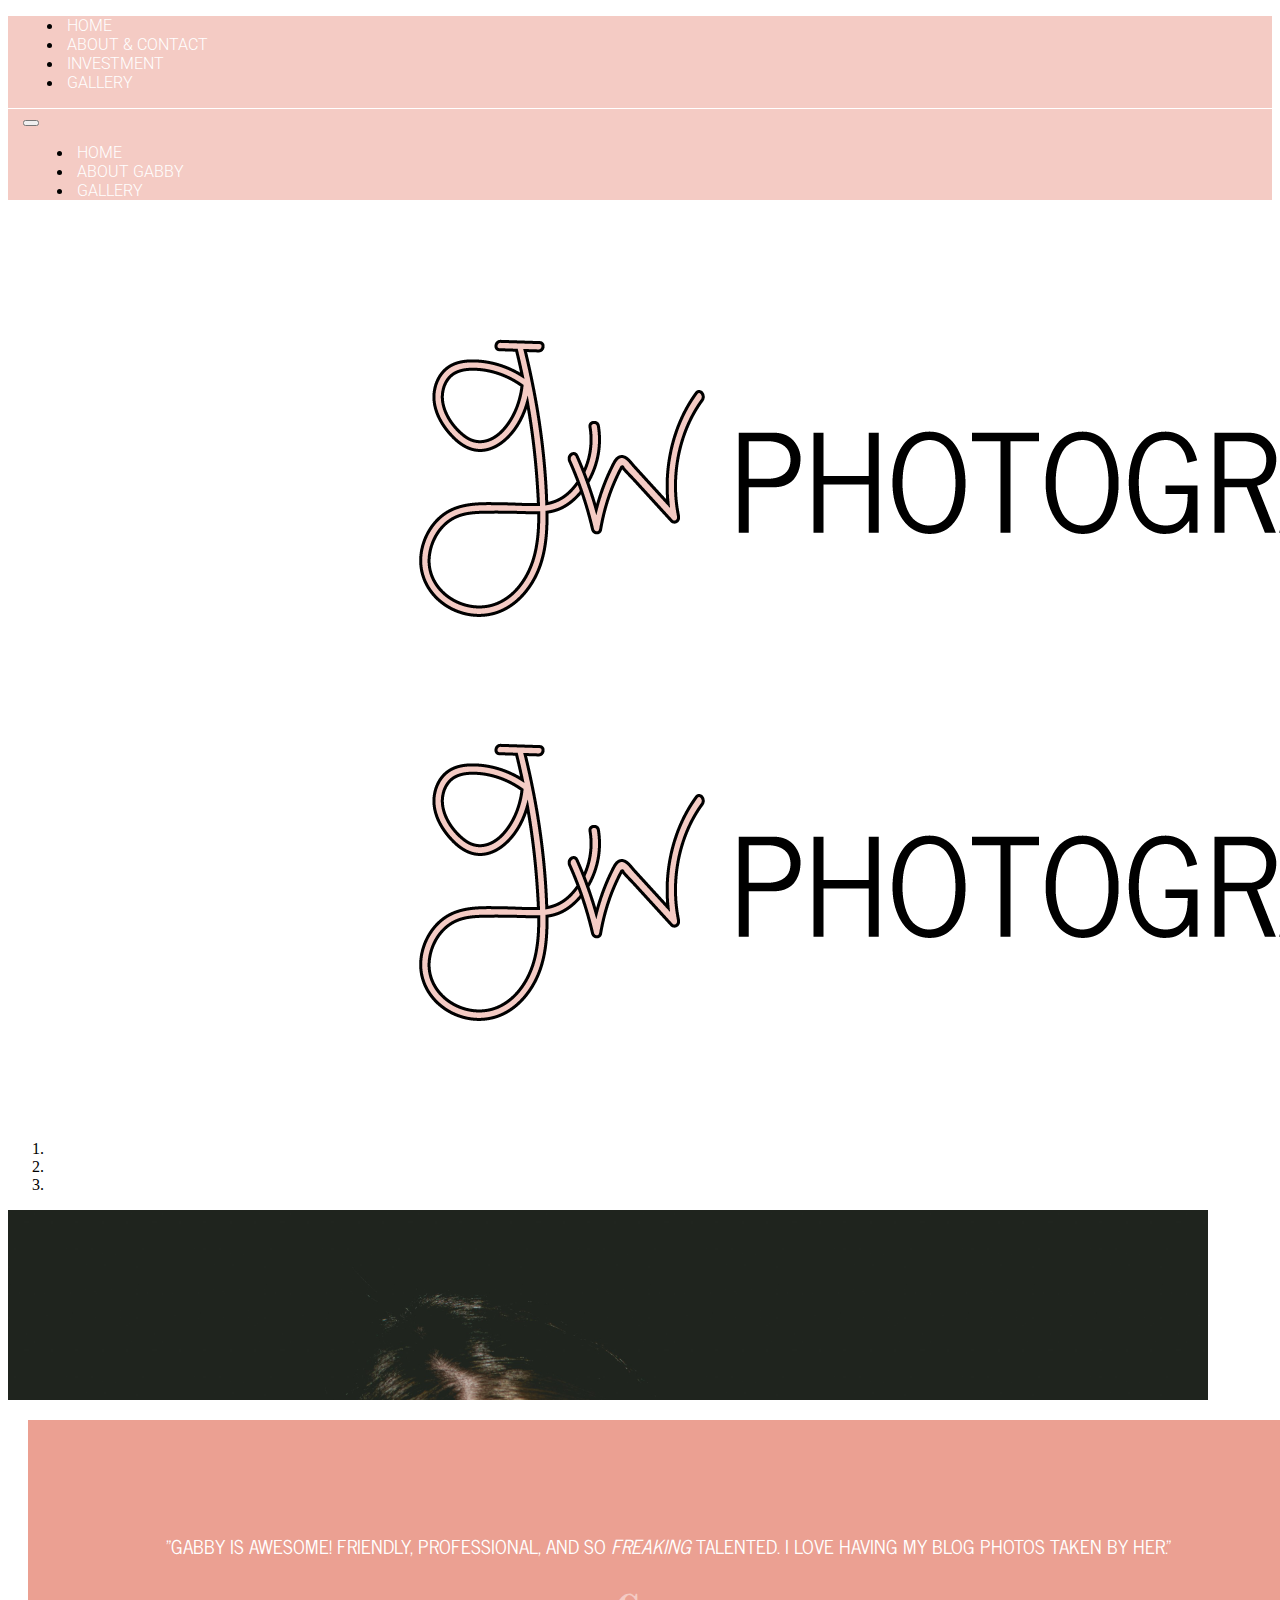
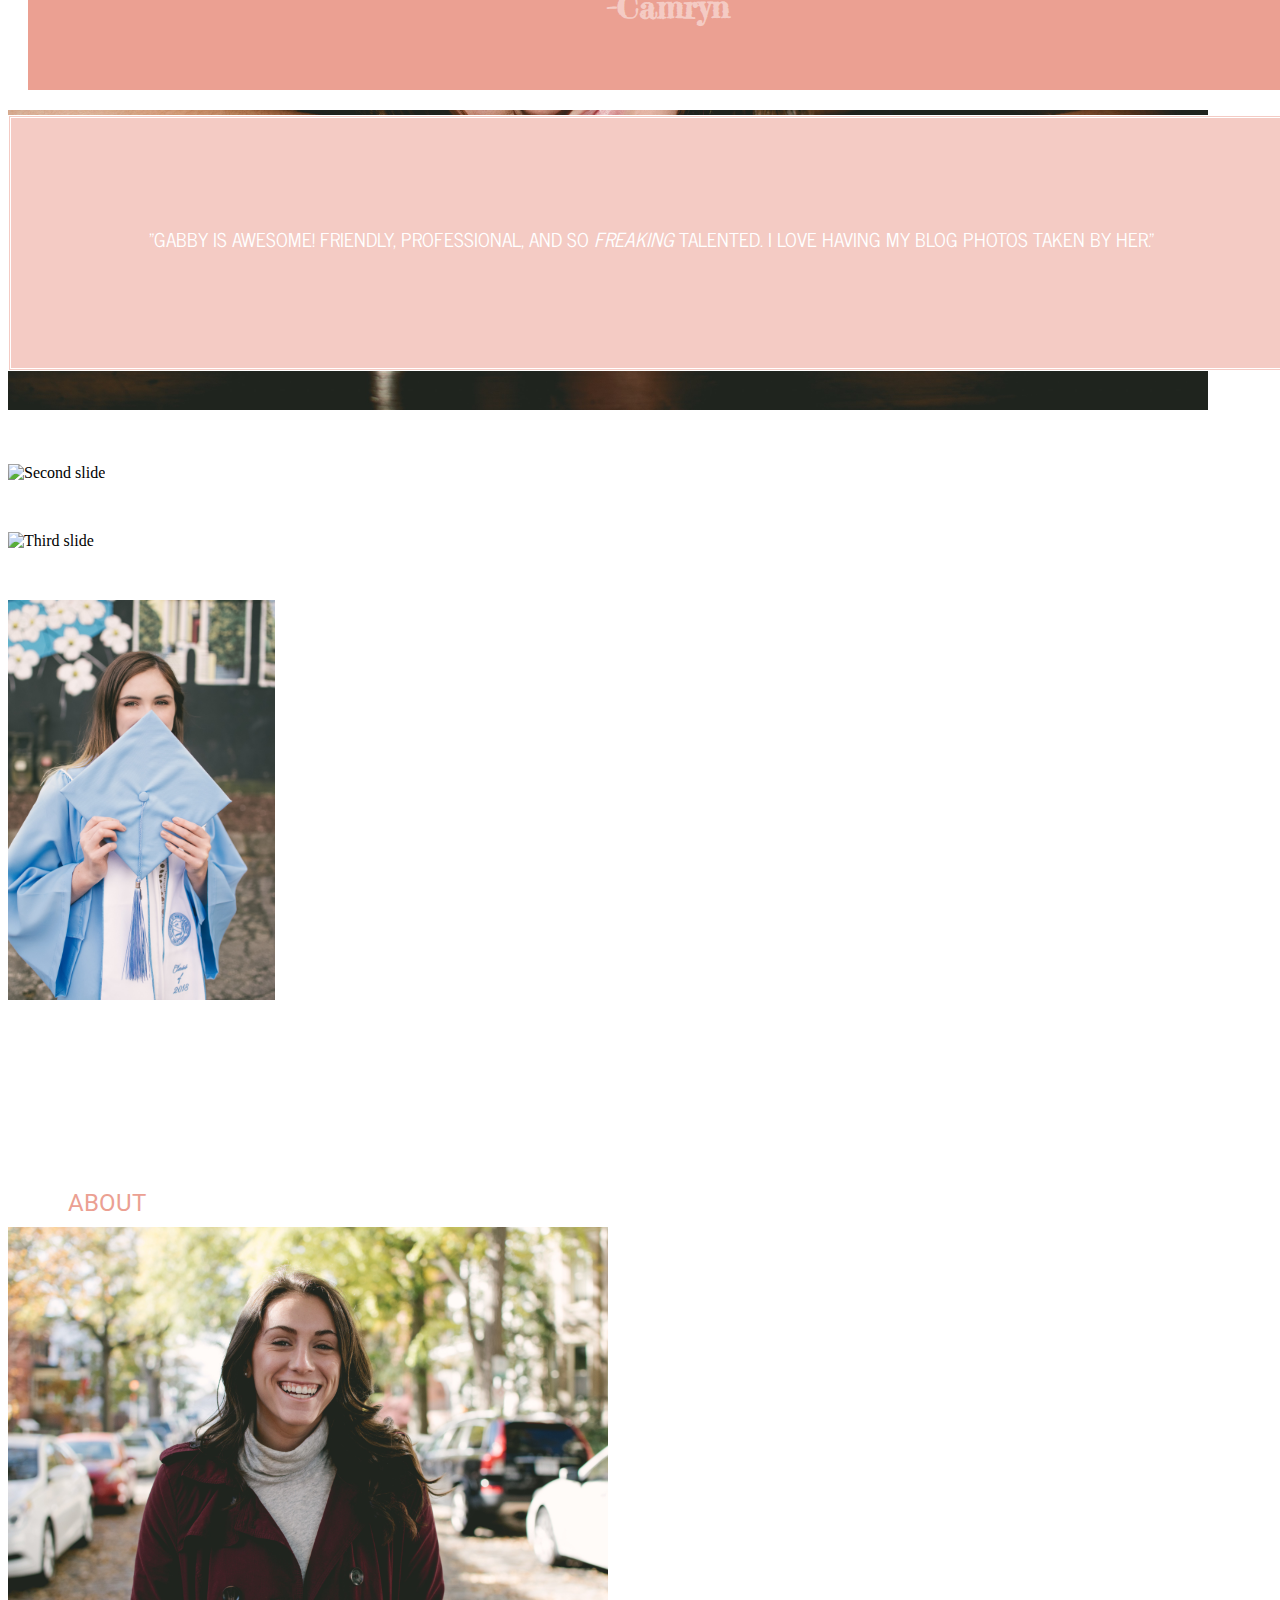
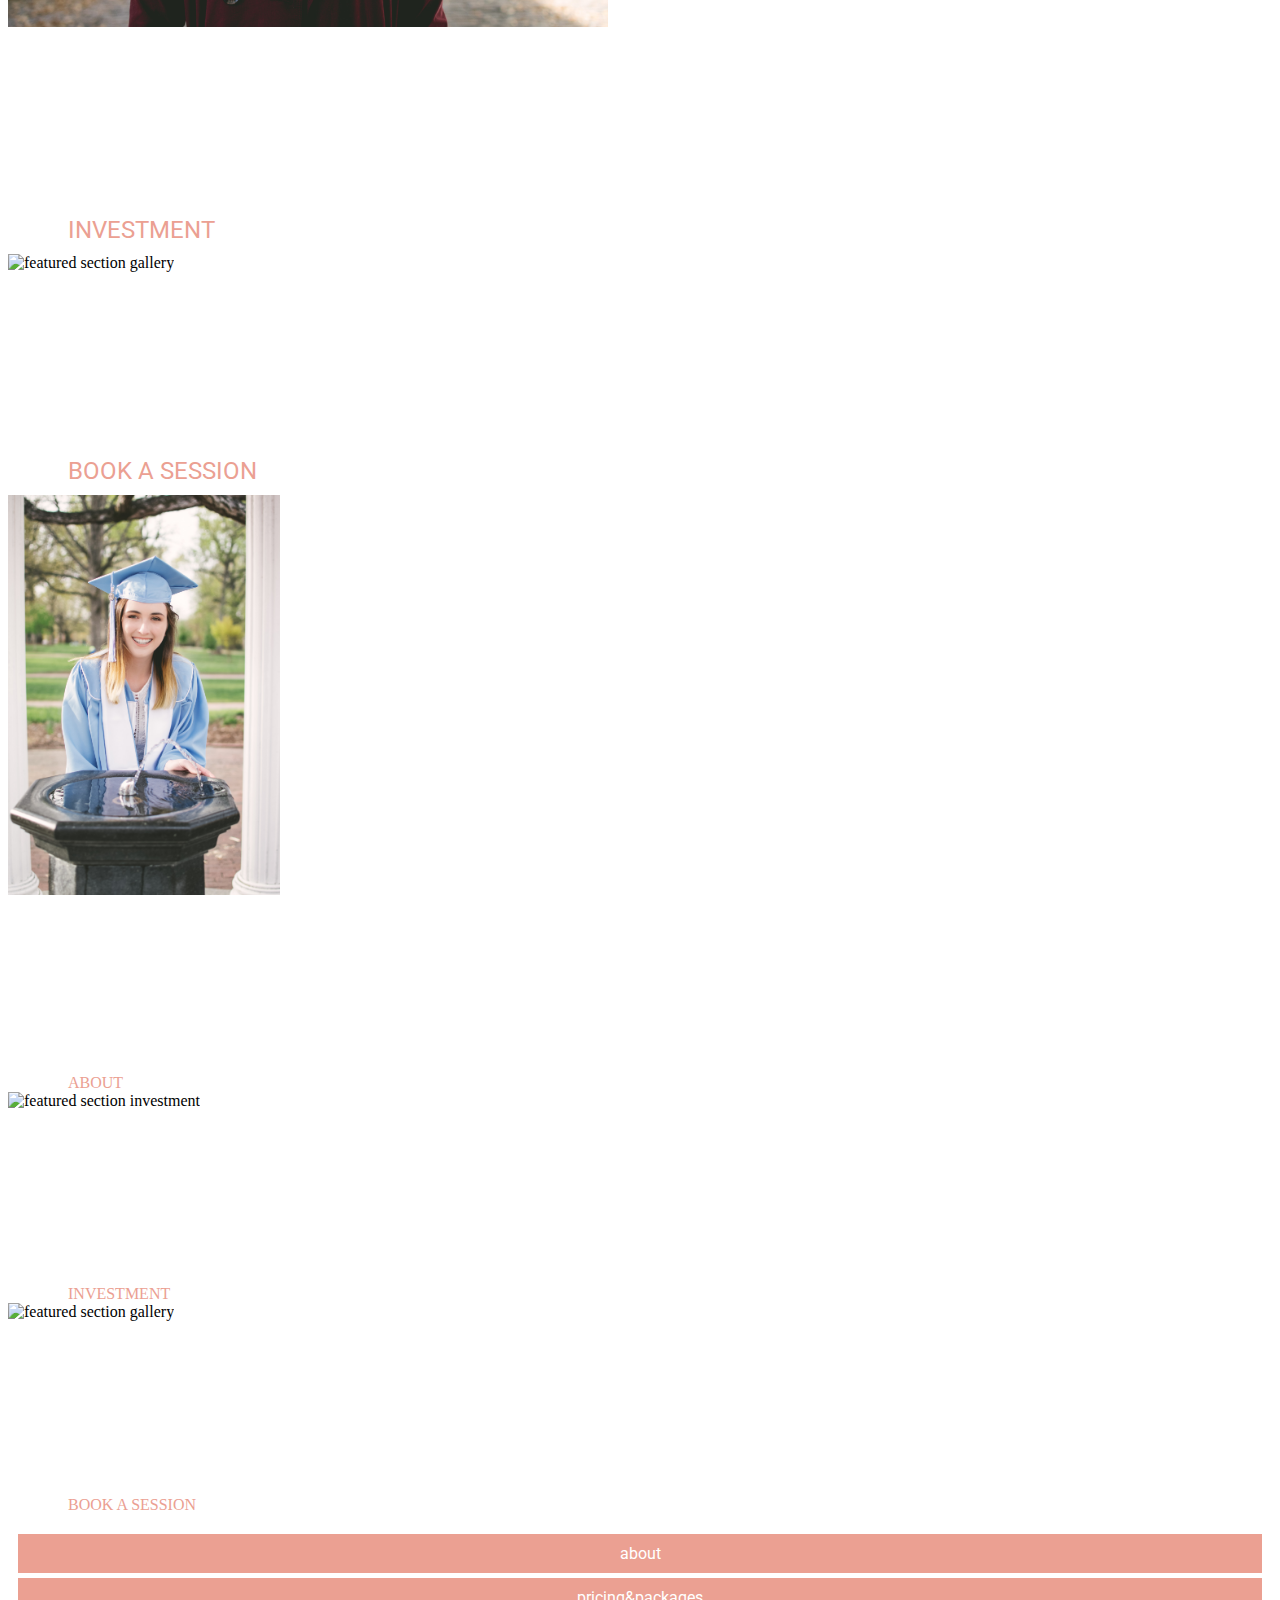
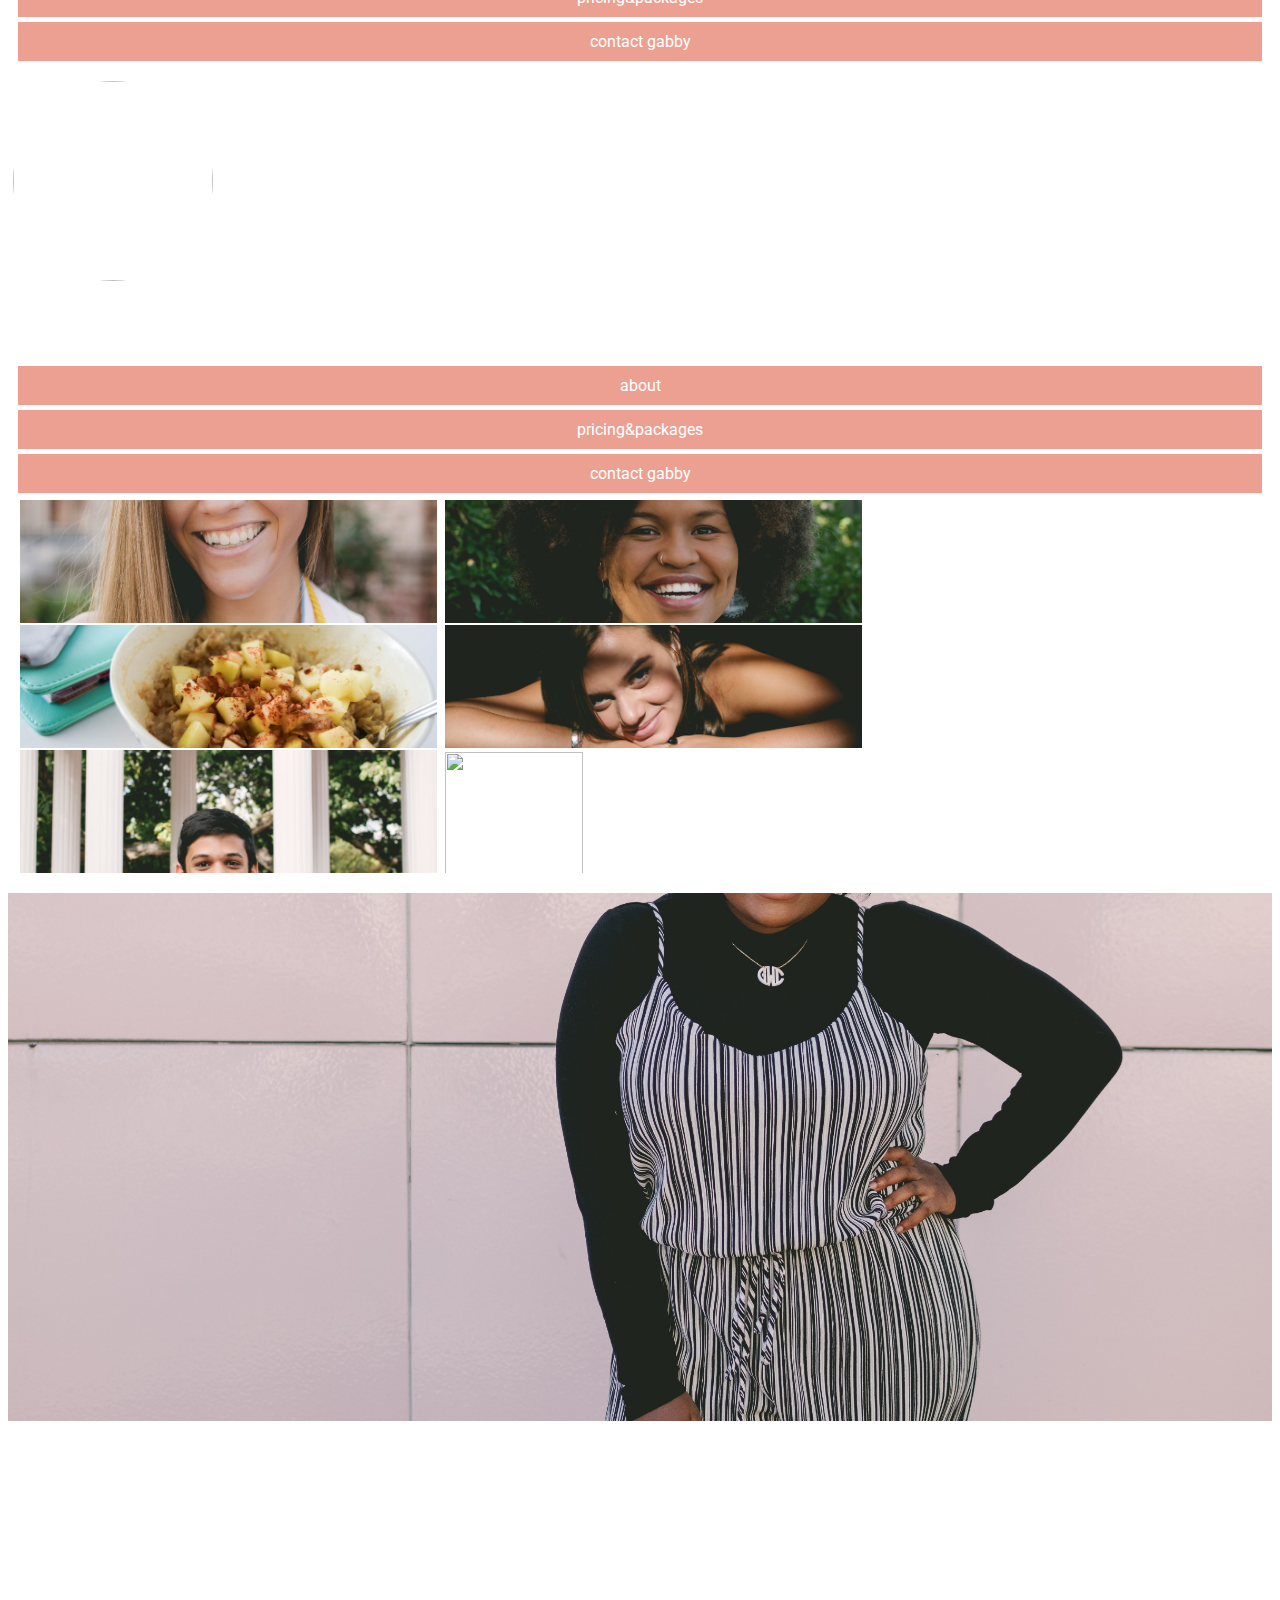
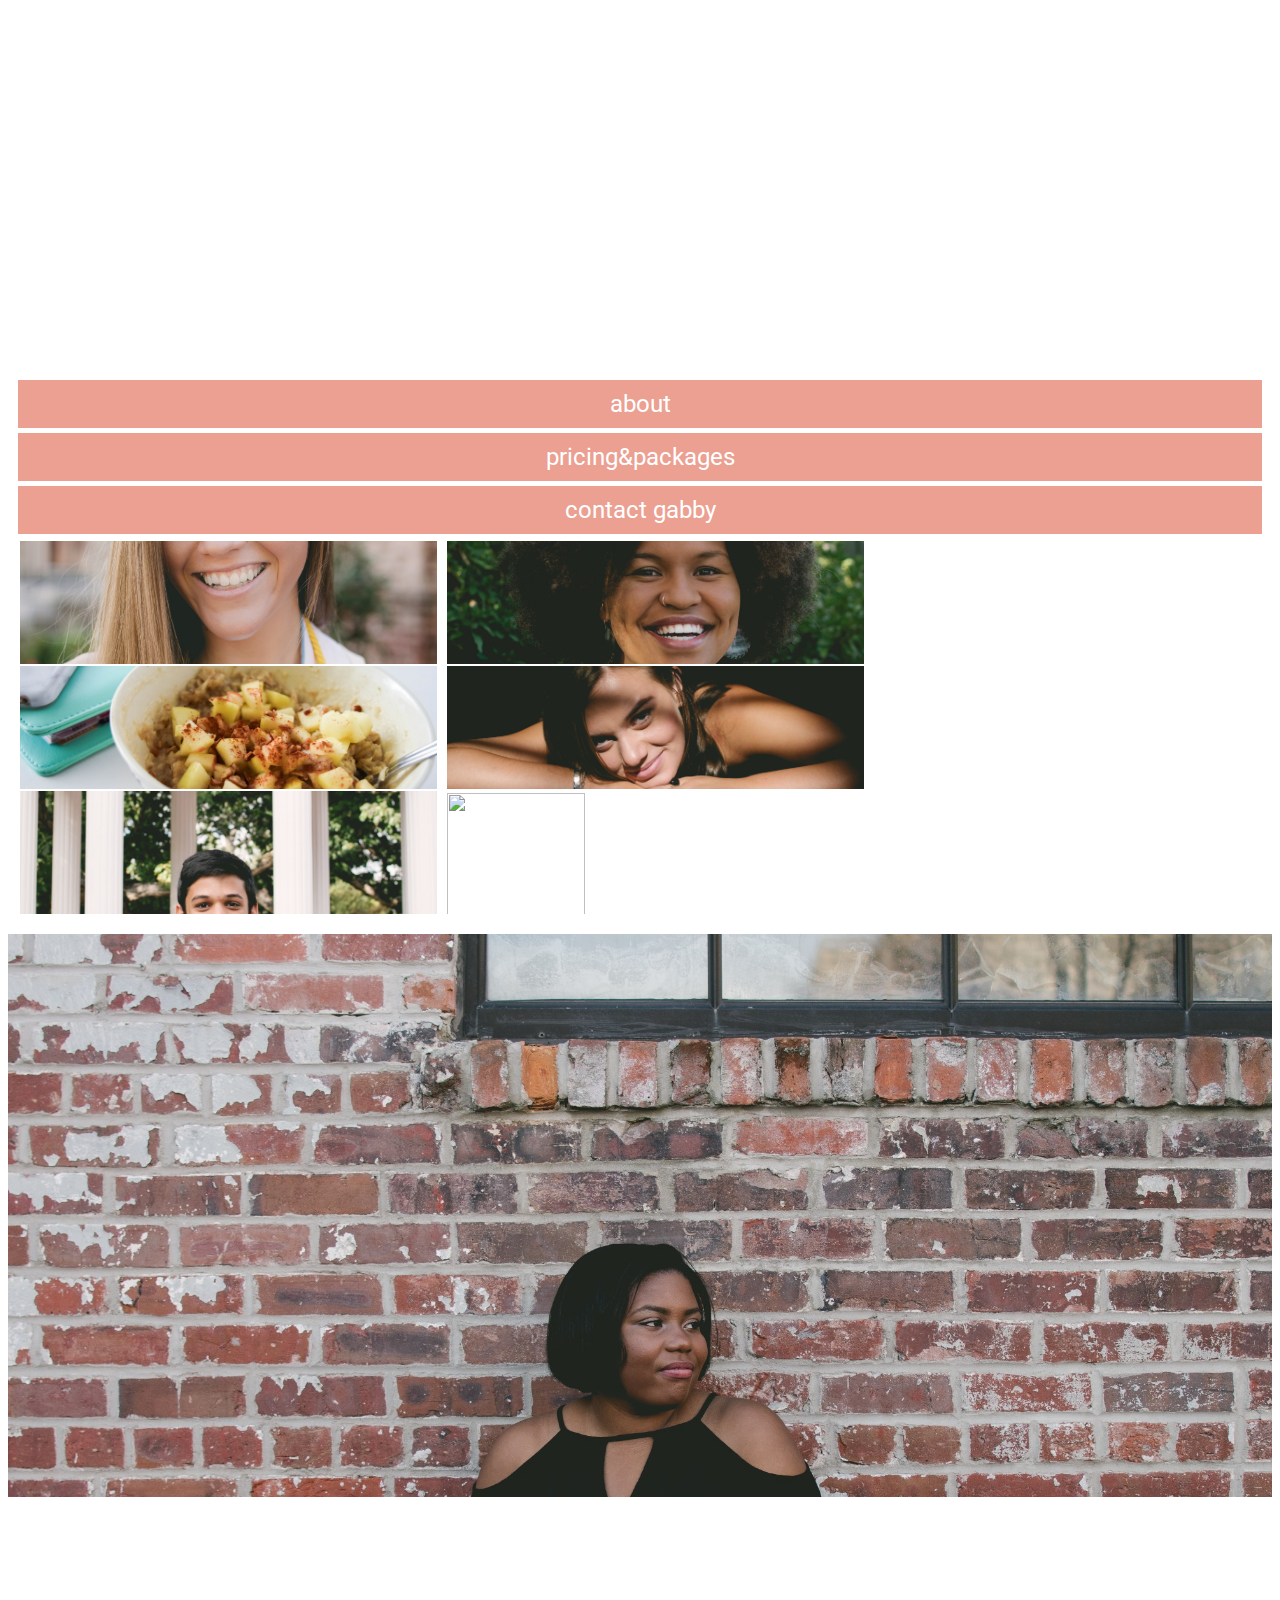
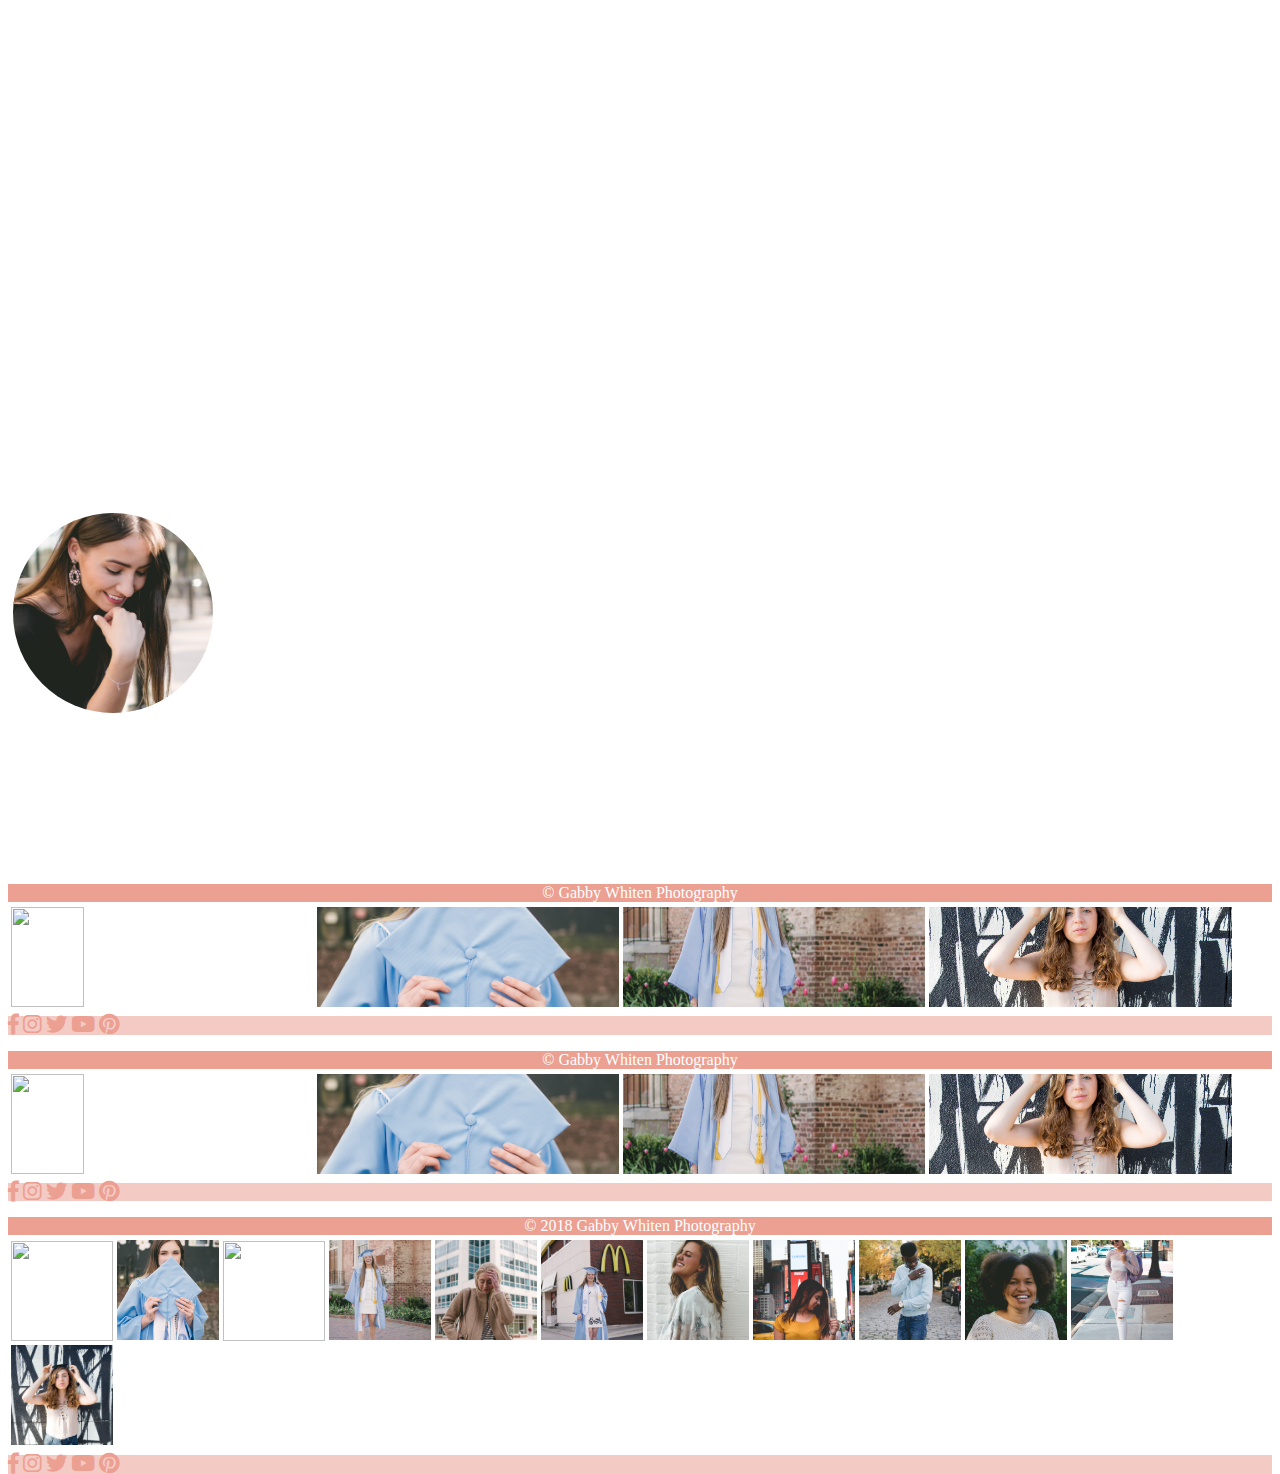
==== commit b24903b4: "Merge branch 'master' of https://github.com/gabbywhiten/gabbywhiten.github.io" ====
--- a/index.html
+++ b/index.html
@@ -34,24 +34,496 @@
     <script src="https://code.jquery.com/jquery-3.3.1.slim.min.js" integrity="sha384-q8i/X+965DzO0rT7abK41JStQIAqVgRVzpbzo5smXKp4YfRvH+8abtTE1Pi6jizo" crossorigin="anonymous"></script>
     <script src="https://cdnjs.cloudflare.com/ajax/libs/popper.js/1.14.0/umd/popper.min.js" integrity="sha384-cs/chFZiN24E4KMATLdqdvsezGxaGsi4hLGOzlXwp5UZB1LY//20VyM2taTB4QvJ" crossorigin="anonymous"></script>
     <script src="https://stackpath.bootstrapcdn.com/bootstrap/4.1.0/js/bootstrap.min.js" integrity="sha384-uefMccjFJAIv6A+rW+L4AHf99KvxDjWSu1z9VI8SKNVmz4sk7buKt/6v9KI65qnm" crossorigin="anonymous"></script>
-
-<div class="row">
-        
-        <div class="card">
-           
-                <img class="card-img rounded-0" src="images/landing/edit-a-2.jpg" alt="ashley portrait example" class="img-fluid" height="100%">
-            
-                <div class="card-img-overlay d-flex landing">
-                        
-                        <div class="my-auto mx-auto text-center">
-                        <h1 class="card-title landingtext">Gabby Whiten Photography</h1>
-                        <a href="/home.html" class="mybtn btn-link">enter site</a>
-                        </div>
-            
+    
+<!-- Large Viewport Full Landing and Navigation -->
+    
+    <div class="d-none d-lg-block">
+        
+        <div class="container-fluid no-gutter">
+            
+            <div class="row borderbottom bg1">
+            
+            <nav class="navbar navbar-expand-lg navbar-custom fixed-top">
+                
+                <div class="row">
+                
+                    <ul class="nav navbar-nav">
+                        <li><a class="nav-link currentpage" href="/home.html">HOME</a></li>
+                        <li class="nav-item dropdown">
+                            <a class="nav-link" data-toggle="dropdown" href="/about.html">ABOUT &amp; CONTACT</a>
+                            <!--disabled <div class="dropdown-menu">
+                                <a class="dropdown-item" href="/about.html">ABOUT GABBY</a>
+                                <a class="dropdown-item" href="/contact.html">BOOK A SESSION</a>
+                            </div> -->
+                        </li>
+                        <li><a class="nav-link" href="/investment.html">INVESTMENT</a></li>
+                        <li class="nav-item dropdown">
+                            <a class="nav-link" data-toggle="dropdown" href="/gallery.html">GALLERY</a>
+                            <!--disabled
+                            <div class="dropdown-menu">
+                                <a class="dropdown-item" href="https://www.google.com">EVENTS</a>
+                                <a class="dropdown-item" href="https://www.google.com">PORTRAITS</a>
+                                <a class="dropdown-item" href="https://www.google.com">GRAPHIC DESIGN</a>
+                            </div>
+                            -->
+                    </ul>
+                    
+                </div> 
+                
+            </nav>
+            
+            </div>
+            
+        </div>
+        
+    </div>
+    
+<!-- Small and Medium Navigation Bar -->
+    
+    <div class="d-lg-none">
+    
+    <div class="container-fluid bg1">
+        
+        <div class="row">
+            
+            <nav class="navbar-expand-lg fixed-top navbar-custom">
+                  
+                <button class="navbar-dark navbar-toggler navbar-toggler-right" type="button" data-toggle="collapse" data-target="#myNavbar" aria-conrols="myNavbar" aria-expanded="false" aria-label="Toggle navigation">
+                    <span class="navbar-toggler-icon"></span>
+                </button>
+                
+                <div class="collapse navbar-collapse" id="myNavbar">
+        
+                    <ul class="nav navbar-nav">
+                        <li><a class="nav-link" href="#">HOME</a></li>
+                        <li><a class="nav-link" href="/about.html">ABOUT GABBY</a></li>
+                        <li><a class="nav-link" href="/gallery.html">GALLERY</a></li>
+                    </ul>
+                    
                 </div>
-        
-        </div>
-                
-</div>
-    
-</body>+                
+            </nav>
+            
+        </div>
+    
+    </div>
+        
+    </div>
+
+<!-- Logo -->
+
+<div class="container">
+    
+    <div class="row logoheader" id="featured">
+        
+        <div class="d-none d-lg-block">
+        
+        <a href="/home.html"><img src="images/logo/logo-header.png" class="img-fluid"></a>
+            
+        </div>
+        
+    </div>
+    
+    <div class="row logoheader">
+        
+        <div class="d-sm-block d-md-block d-lg-none">
+        
+        <a href="/home.html"><img src="images/logo/logo-header.png" class="img-fluid"></a>
+        
+        </div>
+        
+    </div>
+    
+</div>
+    
+<!-- Carousel for Large Screens -->
+    
+<div class="container-fluid carousel d-none d-lg-block">
+    
+    <div id="carouselExampleIndicators" class="carousel slide" data-ride="carousel">
+                <ol class="carousel-indicators">
+                    <li data-target="#carouselExampleIndicators" data-slide-to="0" class="active"></li>
+                    <li data-target="#carouselExampleIndicators" data-slide-to="1"></li>
+                    <li data-target="#carouselExampleIndicators" data-slide-to="2"></li>
+                </ol>
+                
+                <div class="carousel-inner">
+                    <div class="carousel-item active">
+                    <img class="d-block w-100" src="images/gallery/fall%20favorite%20images-3.jpg" alt="First slide">
+                    </div>
+                    
+                    <div class="carousel-item">
+                    <img class="d-block w-100" src="images/gallery/claire%20striped%20jumpsuit%20blossoming%20blonde%20blog-24.jpg" alt="Second slide">
+                    </div>
+                    
+                    <div class="carousel-item">
+                    <img class="d-block w-100" src="images/special/foodphoto.jpg" alt="Third slide">
+                    </div>
+                </div>
+                
+                <a class="carousel-control-prev" href="#carouselExampleIndicators" role="button" data-slide="prev">
+                    <span class="carousel-control-prev-icon" aria-hidden="true"></span>
+                    <span class="sr-only">Previous</span>
+                </a>
+                <a class="carousel-control-next" href="#carouselExampleIndicators" role="button" data-slide="next">
+                    <span class="carousel-control-next-icon" aria-hidden="true"></span>
+                    <span class="sr-only">Next</span>
+                </a>
+            </div>
+    </div>
+    
+    
+<!-- Small Featured Sections -->
+
+<div class="d-sm-block d-md-none">
+
+<div class="container-fluid">
+    
+    <div class="card-group d-flex">
+    
+    <div class="card">
+        
+        <img class="card-img featured" src="images/special/portraits1.jpg" alt="featured section portraits">
+        <div class="card-img-overlay text-center">
+            <div class="card-text threeboxes"><a href="/about.html">ABOUT</a></div>
+        </div>
+        
+    </div>
+    
+    <div class="card">
+        <img class="card-img featured" src="images/gallery/edit-a-2.jpg" alt="featured section investment">
+        <div class="card-img-overlay text-center">
+            <div class="card-text threeboxes"><a href="/investment.html">INVESTMENT</a></div>
+        </div>
+    </div>
+    
+    <div class="card">
+        <img class="card-img featured img-fluid" src="images/featuredsection/gallery.jpg" alt="featured section gallery">
+        <div class="card-img-overlay text-center">
+            <div class="card-text threeboxes"><a href="/contact.html">BOOK A SESSION</a></div>
+        </div>
+    </div>
+    
+    </div>
+    
+</div>
+
+</div>
+    
+<!-- Medium Featured Sections -->
+<div class="d-none d-s-none d-md-block">
+
+<div class="container-fluid">
+    
+    <div class="card-group d-flex">
+    
+    <div class="card">
+        
+        <img class="card-img featured" src="images/featuredsection/portraits.jpg" alt="featured section portraits">
+        <div class="card-img-overlay text-center medium">
+            <div class="threeboxes"><a href="/about.html">ABOUT</a></div>
+        </div>
+        
+    </div>
+    
+    <div class="card">
+        <img class="card-img featured" src="images/featuredsection/aboutgabby.jpg" alt="featured section investment">
+        <div class="card-img-overlay text-center medium">
+            <div class="threeboxes"><a href="/investment.html">INVESTMENT</a></div>
+        </div>
+    </div>
+    
+    <div class="card">
+        <img class="card-img featured img-fluid" src="images/featuredsection/gallery.jpg" alt="featured section gallery">
+        <div class="card-img-overlay text-center medium">
+            <div class="threeboxes"><a href="/contact.html">BOOK A SESSION</a></div>
+        </div>
+    </div>
+    
+    </div>
+    
+</div>
+
+</div>
+    
+<!-- Second Nav Choices -->
+<div class="d-sm-block d-md-none">
+
+<div class="container-fluid extras">
+    <div class="choices"><a href="/about.html">about</a></div>
+    <div class="choices"><a href="/investment.html">pricing&amp;packages</a></div>
+    <div class="choices"><a href="/contact.html">contact gabby</a></div>
+</div>
+
+</div>
+    
+<!-- Testimonial Box -->
+    
+<div class="d-sm-block d-md-none">
+
+<div class="container-fluid testimonial">
+    
+    <div class="extrapad">
+    
+        <div>
+            <img class="mx-auto d-block img-circle" src="images/testimonial/camryn-tie-up-booties-coral-and-charm-7.jpg" class="testimonialpicture">
+        </div>
+        
+        <div class="testimonialtext">
+            
+            <p>
+            "GABBY IS AWESOME! Friendly, professional, and so <em>freaking</em> talented. I love having my blog photos taken by her."
+            </p>
+            
+            <h1>-Camryn</h1>
+        
+        </div>
+        
+    </div>
+    
+</div>
+
+</div>
+
+<!-- Tablet Extra Option Tabs -->
+    
+<div class="d-none d-md-block d-lg-none">
+
+<div class="container">
+    
+    <div class="row extras">
+        
+        <div class="col-md-6 extras">
+        
+        <div class="choices"><a href="/about.html">about</a></div>
+        <div class="choices"><a href="/investment.html">pricing&amp;packages</a></div>
+        <div class="choices"><a href="/contact.html">contact gabby</a></div>
+        
+        <div class="row sidebar-collage medium">
+            <img  class="img-thumbnail medium" src="images/sidebar/Anna-23.jpg">
+            <img  class="img-thumbnail medium" src="images/sidebar/edit-1.jpg">
+            <img  class="img-thumbnail medium" src="images/sidebar/hannah%20towne%20center-1.jpg">
+            
+        </div>
+            
+        <div class="row sidebar-collage medium">
+            <img  class="img-thumbnail medium" src="images/sidebar/DSC_0478.jpg">
+            <img  class="img-thumbnail medium" src="images/sidebar/fall%20favorite%20images-3.jpg">
+            <img  class="img-thumbnail medium" src="images/sidebar/Sally-LaJolla-14.jpg">
+            
+        </div>
+            
+        <div class="row sidebar-collage medium">
+            <img  class="img-thumbnail medium" src="images/sidebar/RAAS-2.jpg">
+            <img  class="img-thumbnail medium" src="images/special/foodphoto.jpg">
+            <img  class="img-thumbnail medium" src="images/gallery/allie-6.jpg">
+            
+        </div>
+    
+        </div>
+        
+        <div class="col-md-6">
+            
+            <div class="card">
+                <img src="images/about/gabby%20the%20swirl%20blog%20jumpsuit%20black%20and%20white-5.jpg" class="about card-img img-fluid" alt="me">
+                <div class="card-img-overlay about">
+                        <div class="card-text about text-center">
+                        <a href="/about.html"><h2>About the Photographer</h2></a>
+                        Hi there! My name is Gabby and I'm a portrait and lifestyle photographer serving the Triangle area! I love capturing happy and smize-able moments on camera. I am a senior at the University of North Carolina at Chapel Hill studying chemistry! Photography has become a passion &amp; side hustle for me after learning how to use my DSLR to take blog photos! I am a huge fan of tacos and acai bowls, and I couldn't survive without a good cup of coffee.
+                    
+                        You can check out my life &amp; style blog here. Be sure to contact me if you are looking for graduation, engagement, and/or family portraits! I'd love to shoot with you. 
+                    </div>
+                </div>
+            </div>
+        
+        </div>
+        
+    </div>
+    
+</div>
+
+</div>
+    
+<!--Large Middle Content -->
+<div class="d-none d-lg-block">
+
+<div class="container-fluid">
+    
+    <div class="row extraslg">
+        
+        <div class="col-md-4 extras">
+        
+        <div class="choices"><a href="/about.html">about</a></div>
+        <div class="choices"><a href="/investment.html">pricing&amp;packages</a></div>
+        <div class="choices"><a href="/contact.html">contact gabby</a></div>
+        
+        <div class="row sidebar-collage medium">
+            <img  class="img-thumbnail medium" src="images/sidebar/Anna-23.jpg">
+            <img  class="img-thumbnail medium" src="images/sidebar/edit-1.jpg">
+            <img  class="img-thumbnail medium" src="images/sidebar/hannah%20towne%20center-1.jpg">
+            
+        </div>
+            
+        <div class="row sidebar-collage medium">
+            <img  class="img-thumbnail medium" src="images/sidebar/DSC_0478.jpg">
+            <img  class="img-thumbnail medium" src="images/sidebar/fall%20favorite%20images-3.jpg">
+            <img  class="img-thumbnail medium" src="images/sidebar/Sally-LaJolla-14.jpg">
+            
+        </div>
+            
+        <div class="row sidebar-collage medium">
+            <img  class="img-thumbnail medium" src="images/sidebar/RAAS-2.jpg">
+            <img  class="img-thumbnail medium" src="images/special/foodphoto.jpg">
+            <img  class="img-thumbnail medium" src="images/gallery/allie-6.jpg">
+            
+        </div>
+    
+        </div>
+        
+        <div class="col-md-8">
+            
+            <div class="card">
+                
+                <img src="images/about/new%20blog%20photos%20gabby%20the%20swirl%20blog-5.jpg" class="aboutlg card-img img-fluid" alt="me">
+                <div class="card-img-overlay aboutlg">
+                        <div class="card-text aboutlg text-center">
+                        <a href="/about.html"><h2>About the Photographer</h2></a>
+                        <p>Hi there! My name is Gabby and I'm a portrait and lifestyle photographer serving the Triangle area! I love capturing happy and smize-able moments on camera. I am a senior at the University of North Carolina at Chapel Hill studying chemistry! Photography has become a passion &amp; side hustle for me after learning how to use my DSLR to take blog photos! I am a huge fan of tacos and acai bowls, and I couldn't survive without a good cup of coffee.
+                    
+                        You can check out my life &amp; style blog here. Be sure to contact me if you are looking for graduation, engagement, and/or family portraits! I'd love to shoot with you.</p> 
+                    </div>
+                </div>
+            </div>
+        
+        </div>
+        
+    </div>
+    
+</div>
+
+</div>
+    
+<!-- Medium Testimonial Box -->
+    
+<div class="d-none d-md-block d-lg-none">
+
+<div class="container-fluid testimonial medium">
+    
+    <div class="extrapad medium">
+    
+        <div>
+            <img class="mx-auto d-block img-circle medium" src="images/testimonial/camryn-black-jumpsuit-formal-coral-and-charm-7.jpg">
+        </div>
+        
+        <div class="testimonialtext medium">
+            
+            <p>
+            "GABBY IS AWESOME! Friendly, professional, and so <em>freaking</em> talented. I love having my blog photos taken by her."
+            </p>
+            
+            <h1>-Camryn</h1>
+        
+        </div>
+        
+    </div>
+    
+</div>
+
+</div>
+
+<!-- Social Media Footer -->
+
+<footer>
+    
+<div class="d-sm-block d-md-none">
+
+<div class="copyright">
+    <p class="copyright"> &copy; Gabby Whiten Photography</p>
+</div>
+    
+<div class="squares">
+    <img  class="instagramsquares img-thumbnail img-responsive" src="images/special/foodphoto.jpg">
+    <img class="instagramsquares img-thumbnail img-responsive" src="images/special/portraits1.jpg">
+    <img class="instagramsquares img-thumbnail img-responsive" src="images/gallery/Anna-17.jpg">
+    <img class="instagramsquares img-thumbnail img-responsive" src="images/gallery/SAM-9.jpg">
+</div>
+    
+<div class="btn-grp-justified btn-grp">
+    <a href="https://www.facebook.com/photographybygcw" class="btn btn-primary"><i class="fab fa-facebook-f fa-lg"></i></a>
+    <a href="https://www.instagram.com/gabbywhiten" class="btn btn-primary"><i class="fab fa-instagram fa-lg"></i></a>
+    <a href="https://www.twitter.com/gabbywhiten" class="btn btn-primary"><i class="fab fa-twitter fa-lg"></i></a>
+    <a href="https://www.youtube.com/channel/UCp7ppy7Cx4_Kmx7FV_z40HA?view_as=subscriber" class="btn btn-primary"><i class="fab fa-youtube fa-lg"></i></a>
+    <a href="https://www.pinterest.com/theswirlblog" class="btn btn-primary"><i class="fab fa-pinterest fa-lg"></i></a>
+</div>
+    
+</div>
+    
+    
+<div class="d-none d-md-block d-lg-none">
+    
+<div class="container-fluid">
+
+<div class="copyright">
+    <p class="copyright"> &copy; Gabby Whiten Photography</p>
+</div>
+    
+<div class="squares">
+    <img  class="instagramsquares img-thumbnail img-responsive" src="images/special/foodphoto.jpg">
+    <img class="instagramsquares img-thumbnail img-responsive" src="images/special/portraits1.jpg">
+    <img class="instagramsquares img-thumbnail img-responsive" src="images/gallery/Anna-17.jpg">
+    <img class="instagramsquares img-thumbnail img-responsive" src="images/gallery/SAM-9.jpg">
+</div>
+    
+<div class="btn-grp-justified btn-grp">
+    <a href="https://www.facebook.com/photographybygcw" class="btn btn-primary"><i class="fab fa-facebook-f fa-lg"></i></a>
+    <a href="https://www.instagram.com/gabbywhiten" class="btn btn-primary"><i class="fab fa-instagram fa-lg"></i></a>
+    <a href="https://www.twitter.com/gabbywhiten" class="btn btn-primary"><i class="fab fa-twitter fa-lg"></i></a>
+    <a href="https://www.youtube.com/channel/UCp7ppy7Cx4_Kmx7FV_z40HA?view_as=subscriber" class="btn btn-primary"><i class="fab fa-youtube fa-lg"></i></a>
+    <a href="https://www.pinterest.com/theswirlblog" class="btn btn-primary"><i class="fab fa-pinterest fa-lg"></i></a>
+</div>
+    
+</div>
+
+</div>
+    
+<div class="d-none d-lg-block">
+    
+    <div class="container-fluid">
+        
+        <div class="copyright">
+            <p class="copyright"> &copy; 2018 Gabby Whiten Photography</p>
+        </div>
+        
+        </div>
+        
+    <div class="squares lg">
+        <img  class="instagramsquares lg img-thumbnail img-responsive" src="images/special/foodphoto.jpg">
+        <img class="instagramsquares lg img-thumbnail img-responsive" src="images/special/portraits1.jpg">
+        <img class="instagramsquares lg img-thumbnail img-responsive" src="images/gallery/claire%20striped%20jumpsuit%20blossoming%20blonde%20blog-24.jpg">
+        <img class="instagramsquares lg img-thumbnail img-responsive" src="images/gallery/Anna-17.jpg">
+        <img class="instagramsquares lg img-thumbnail img-responsive" src="images/gallery/hannah%20towne%20center-1.jpg">
+        <img class="instagramsquares lg img-thumbnail img-responsive" src="images/gallery/allie-6.jpg">
+        <img class="instagramsquares lg img-thumbnail img-responsive" src="images/gallery/Sally-LaJolla-14.jpg">
+        <img class="instagramsquares lg img-thumbnail img-responsive" src="images/gallery/NY-35.jpg">
+        <img class="instagramsquares lg img-thumbnail img-responsive" src="images/gallery/edit-11.jpg">
+        <img class="instagramsquares lg img-thumbnail img-responsive" src="images/gallery/edit-1.jpg">
+        <img class="instagramsquares lg img-thumbnail img-responsive" src="images/gallery/MaddyLiv-SeptShoot-55.jpg">
+        <img class="instagramsquares lg img-thumbnail img-responsive" src="images/gallery/SAM-9.jpg">
+    </div>
+            
+       
+        
+    <div class="btn-grp-justified btn-grp">
+            <a href="https://www.facebook.com/photographybygcw" class="btn btn-primary"><i class="fab fa-facebook-f fa-lg"></i></a>
+            <a href="https://www.instagram.com/gabbywhiten" class="btn btn-primary"><i class="fab fa-instagram fa-lg"></i></a>
+            <a href="https://www.twitter.com/gabbywhiten" class="btn btn-primary"><i class="fab fa-twitter fa-lg"></i></a>
+            <a href="https://www.youtube.com/channel/UCp7ppy7Cx4_Kmx7FV_z40HA?view_as=subscriber" class="btn btn-primary"><i class="fab fa-youtube fa-lg"></i></a>
+            <a href="https://www.pinterest.com/theswirlblog" class="btn btn-primary"><i class="fab fa-pinterest fa-lg"></i></a>
+    </div>
+        
+    </div>
+    
+</footer>
+   
+</body>
+
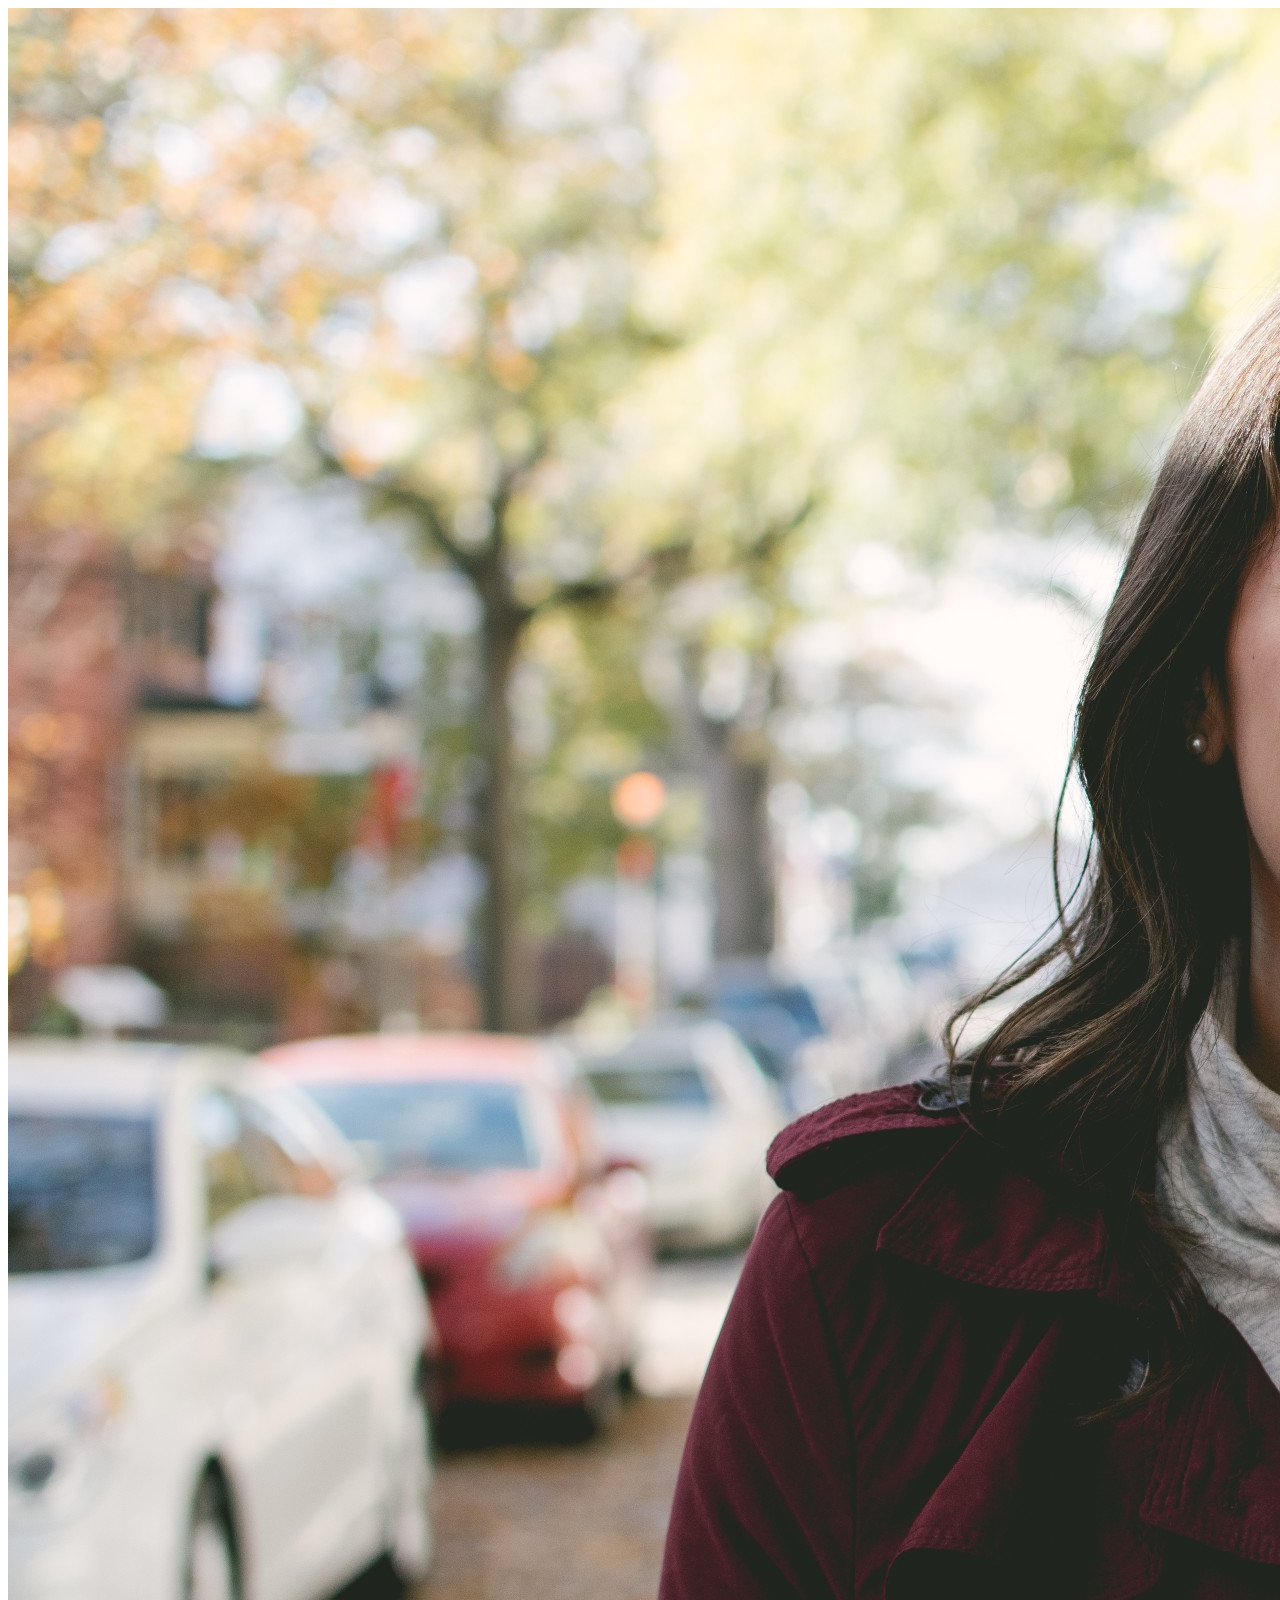
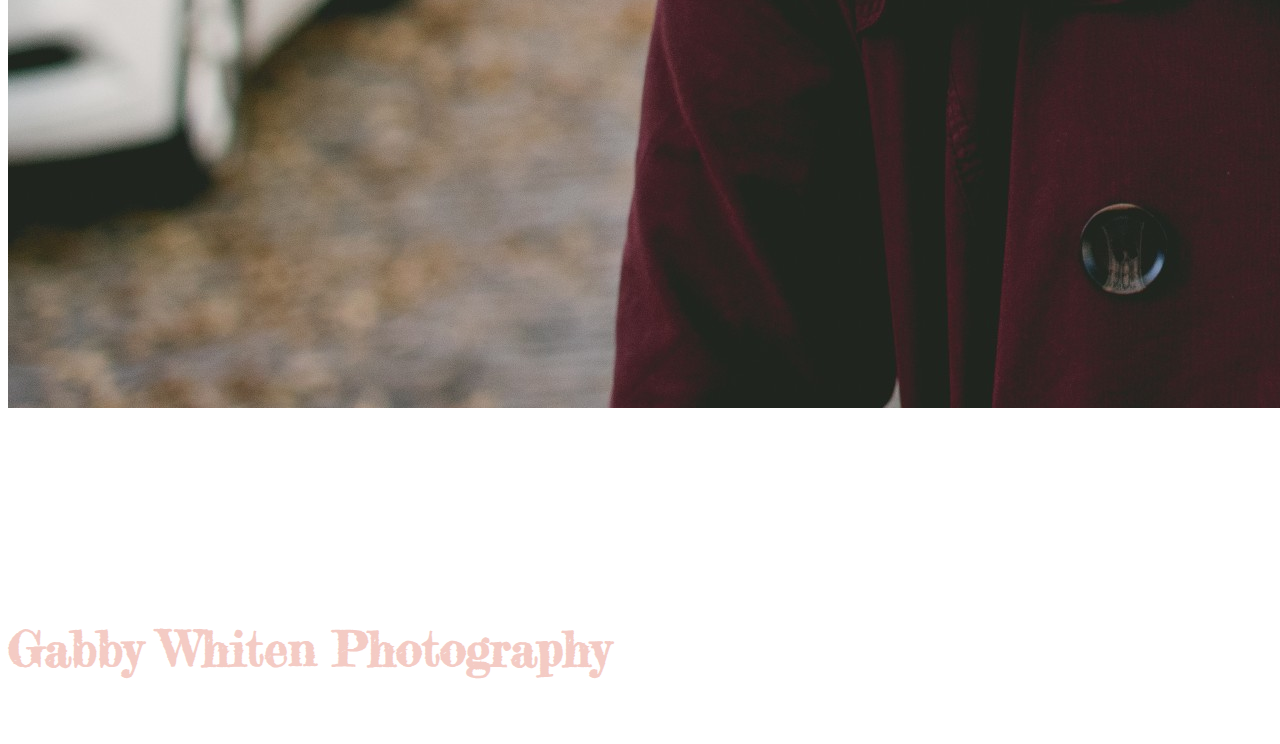
==== commit 8b5ef83c: "Rename index.html1 to index.html" ====
--- a/index.html
+++ b/index.html
@@ -34,496 +34,24 @@
     <script src="https://code.jquery.com/jquery-3.3.1.slim.min.js" integrity="sha384-q8i/X+965DzO0rT7abK41JStQIAqVgRVzpbzo5smXKp4YfRvH+8abtTE1Pi6jizo" crossorigin="anonymous"></script>
     <script src="https://cdnjs.cloudflare.com/ajax/libs/popper.js/1.14.0/umd/popper.min.js" integrity="sha384-cs/chFZiN24E4KMATLdqdvsezGxaGsi4hLGOzlXwp5UZB1LY//20VyM2taTB4QvJ" crossorigin="anonymous"></script>
     <script src="https://stackpath.bootstrapcdn.com/bootstrap/4.1.0/js/bootstrap.min.js" integrity="sha384-uefMccjFJAIv6A+rW+L4AHf99KvxDjWSu1z9VI8SKNVmz4sk7buKt/6v9KI65qnm" crossorigin="anonymous"></script>
-    
-<!-- Large Viewport Full Landing and Navigation -->
-    
-    <div class="d-none d-lg-block">
+
+<div class="row">
         
-        <div class="container-fluid no-gutter">
+        <div class="card">
+           
+                <img class="card-img rounded-0" src="images/landing/edit-a-2.jpg" alt="ashley portrait example" class="img-fluid" height="100%">
             
-            <div class="row borderbottom bg1">
+                <div class="card-img-overlay d-flex landing">
+                        
+                        <div class="my-auto mx-auto text-center">
+                        <h1 class="card-title landingtext">Gabby Whiten Photography</h1>
+                        <a href="/home.html" class="mybtn btn-link">enter site</a>
+                        </div>
             
-            <nav class="navbar navbar-expand-lg navbar-custom fixed-top">
-                
-                <div class="row">
-                
-                    <ul class="nav navbar-nav">
-                        <li><a class="nav-link currentpage" href="/home.html">HOME</a></li>
-                        <li class="nav-item dropdown">
-                            <a class="nav-link" data-toggle="dropdown" href="/about.html">ABOUT &amp; CONTACT</a>
-                            <!--disabled <div class="dropdown-menu">
-                                <a class="dropdown-item" href="/about.html">ABOUT GABBY</a>
-                                <a class="dropdown-item" href="/contact.html">BOOK A SESSION</a>
-                            </div> -->
-                        </li>
-                        <li><a class="nav-link" href="/investment.html">INVESTMENT</a></li>
-                        <li class="nav-item dropdown">
-                            <a class="nav-link" data-toggle="dropdown" href="/gallery.html">GALLERY</a>
-                            <!--disabled
-                            <div class="dropdown-menu">
-                                <a class="dropdown-item" href="https://www.google.com">EVENTS</a>
-                                <a class="dropdown-item" href="https://www.google.com">PORTRAITS</a>
-                                <a class="dropdown-item" href="https://www.google.com">GRAPHIC DESIGN</a>
-                            </div>
-                            -->
-                    </ul>
-                    
-                </div> 
-                
-            </nav>
-            
-            </div>
-            
-        </div>
-        
-    </div>
-    
-<!-- Small and Medium Navigation Bar -->
-    
-    <div class="d-lg-none">
-    
-    <div class="container-fluid bg1">
-        
-        <div class="row">
-            
-            <nav class="navbar-expand-lg fixed-top navbar-custom">
-                  
-                <button class="navbar-dark navbar-toggler navbar-toggler-right" type="button" data-toggle="collapse" data-target="#myNavbar" aria-conrols="myNavbar" aria-expanded="false" aria-label="Toggle navigation">
-                    <span class="navbar-toggler-icon"></span>
-                </button>
-                
-                <div class="collapse navbar-collapse" id="myNavbar">
-        
-                    <ul class="nav navbar-nav">
-                        <li><a class="nav-link" href="#">HOME</a></li>
-                        <li><a class="nav-link" href="/about.html">ABOUT GABBY</a></li>
-                        <li><a class="nav-link" href="/gallery.html">GALLERY</a></li>
-                    </ul>
-                    
                 </div>
-                
-            </nav>
-            
-        </div>
-    
-    </div>
-        
-    </div>
-
-<!-- Logo -->
-
-<div class="container">
-    
-    <div class="row logoheader" id="featured">
-        
-        <div class="d-none d-lg-block">
-        
-        <a href="/home.html"><img src="images/logo/logo-header.png" class="img-fluid"></a>
-            
-        </div>
-        
-    </div>
-    
-    <div class="row logoheader">
-        
-        <div class="d-sm-block d-md-block d-lg-none">
-        
-        <a href="/home.html"><img src="images/logo/logo-header.png" class="img-fluid"></a>
         
         </div>
-        
-    </div>
-    
+                
 </div>
     
-<!-- Carousel for Large Screens -->
-    
-<div class="container-fluid carousel d-none d-lg-block">
-    
-    <div id="carouselExampleIndicators" class="carousel slide" data-ride="carousel">
-                <ol class="carousel-indicators">
-                    <li data-target="#carouselExampleIndicators" data-slide-to="0" class="active"></li>
-                    <li data-target="#carouselExampleIndicators" data-slide-to="1"></li>
-                    <li data-target="#carouselExampleIndicators" data-slide-to="2"></li>
-                </ol>
-                
-                <div class="carousel-inner">
-                    <div class="carousel-item active">
-                    <img class="d-block w-100" src="images/gallery/fall%20favorite%20images-3.jpg" alt="First slide">
-                    </div>
-                    
-                    <div class="carousel-item">
-                    <img class="d-block w-100" src="images/gallery/claire%20striped%20jumpsuit%20blossoming%20blonde%20blog-24.jpg" alt="Second slide">
-                    </div>
-                    
-                    <div class="carousel-item">
-                    <img class="d-block w-100" src="images/special/foodphoto.jpg" alt="Third slide">
-                    </div>
-                </div>
-                
-                <a class="carousel-control-prev" href="#carouselExampleIndicators" role="button" data-slide="prev">
-                    <span class="carousel-control-prev-icon" aria-hidden="true"></span>
-                    <span class="sr-only">Previous</span>
-                </a>
-                <a class="carousel-control-next" href="#carouselExampleIndicators" role="button" data-slide="next">
-                    <span class="carousel-control-next-icon" aria-hidden="true"></span>
-                    <span class="sr-only">Next</span>
-                </a>
-            </div>
-    </div>
-    
-    
-<!-- Small Featured Sections -->
-
-<div class="d-sm-block d-md-none">
-
-<div class="container-fluid">
-    
-    <div class="card-group d-flex">
-    
-    <div class="card">
-        
-        <img class="card-img featured" src="images/special/portraits1.jpg" alt="featured section portraits">
-        <div class="card-img-overlay text-center">
-            <div class="card-text threeboxes"><a href="/about.html">ABOUT</a></div>
-        </div>
-        
-    </div>
-    
-    <div class="card">
-        <img class="card-img featured" src="images/gallery/edit-a-2.jpg" alt="featured section investment">
-        <div class="card-img-overlay text-center">
-            <div class="card-text threeboxes"><a href="/investment.html">INVESTMENT</a></div>
-        </div>
-    </div>
-    
-    <div class="card">
-        <img class="card-img featured img-fluid" src="images/featuredsection/gallery.jpg" alt="featured section gallery">
-        <div class="card-img-overlay text-center">
-            <div class="card-text threeboxes"><a href="/contact.html">BOOK A SESSION</a></div>
-        </div>
-    </div>
-    
-    </div>
-    
-</div>
-
-</div>
-    
-<!-- Medium Featured Sections -->
-<div class="d-none d-s-none d-md-block">
-
-<div class="container-fluid">
-    
-    <div class="card-group d-flex">
-    
-    <div class="card">
-        
-        <img class="card-img featured" src="images/featuredsection/portraits.jpg" alt="featured section portraits">
-        <div class="card-img-overlay text-center medium">
-            <div class="threeboxes"><a href="/about.html">ABOUT</a></div>
-        </div>
-        
-    </div>
-    
-    <div class="card">
-        <img class="card-img featured" src="images/featuredsection/aboutgabby.jpg" alt="featured section investment">
-        <div class="card-img-overlay text-center medium">
-            <div class="threeboxes"><a href="/investment.html">INVESTMENT</a></div>
-        </div>
-    </div>
-    
-    <div class="card">
-        <img class="card-img featured img-fluid" src="images/featuredsection/gallery.jpg" alt="featured section gallery">
-        <div class="card-img-overlay text-center medium">
-            <div class="threeboxes"><a href="/contact.html">BOOK A SESSION</a></div>
-        </div>
-    </div>
-    
-    </div>
-    
-</div>
-
-</div>
-    
-<!-- Second Nav Choices -->
-<div class="d-sm-block d-md-none">
-
-<div class="container-fluid extras">
-    <div class="choices"><a href="/about.html">about</a></div>
-    <div class="choices"><a href="/investment.html">pricing&amp;packages</a></div>
-    <div class="choices"><a href="/contact.html">contact gabby</a></div>
-</div>
-
-</div>
-    
-<!-- Testimonial Box -->
-    
-<div class="d-sm-block d-md-none">
-
-<div class="container-fluid testimonial">
-    
-    <div class="extrapad">
-    
-        <div>
-            <img class="mx-auto d-block img-circle" src="images/testimonial/camryn-tie-up-booties-coral-and-charm-7.jpg" class="testimonialpicture">
-        </div>
-        
-        <div class="testimonialtext">
-            
-            <p>
-            "GABBY IS AWESOME! Friendly, professional, and so <em>freaking</em> talented. I love having my blog photos taken by her."
-            </p>
-            
-            <h1>-Camryn</h1>
-        
-        </div>
-        
-    </div>
-    
-</div>
-
-</div>
-
-<!-- Tablet Extra Option Tabs -->
-    
-<div class="d-none d-md-block d-lg-none">
-
-<div class="container">
-    
-    <div class="row extras">
-        
-        <div class="col-md-6 extras">
-        
-        <div class="choices"><a href="/about.html">about</a></div>
-        <div class="choices"><a href="/investment.html">pricing&amp;packages</a></div>
-        <div class="choices"><a href="/contact.html">contact gabby</a></div>
-        
-        <div class="row sidebar-collage medium">
-            <img  class="img-thumbnail medium" src="images/sidebar/Anna-23.jpg">
-            <img  class="img-thumbnail medium" src="images/sidebar/edit-1.jpg">
-            <img  class="img-thumbnail medium" src="images/sidebar/hannah%20towne%20center-1.jpg">
-            
-        </div>
-            
-        <div class="row sidebar-collage medium">
-            <img  class="img-thumbnail medium" src="images/sidebar/DSC_0478.jpg">
-            <img  class="img-thumbnail medium" src="images/sidebar/fall%20favorite%20images-3.jpg">
-            <img  class="img-thumbnail medium" src="images/sidebar/Sally-LaJolla-14.jpg">
-            
-        </div>
-            
-        <div class="row sidebar-collage medium">
-            <img  class="img-thumbnail medium" src="images/sidebar/RAAS-2.jpg">
-            <img  class="img-thumbnail medium" src="images/special/foodphoto.jpg">
-            <img  class="img-thumbnail medium" src="images/gallery/allie-6.jpg">
-            
-        </div>
-    
-        </div>
-        
-        <div class="col-md-6">
-            
-            <div class="card">
-                <img src="images/about/gabby%20the%20swirl%20blog%20jumpsuit%20black%20and%20white-5.jpg" class="about card-img img-fluid" alt="me">
-                <div class="card-img-overlay about">
-                        <div class="card-text about text-center">
-                        <a href="/about.html"><h2>About the Photographer</h2></a>
-                        Hi there! My name is Gabby and I'm a portrait and lifestyle photographer serving the Triangle area! I love capturing happy and smize-able moments on camera. I am a senior at the University of North Carolina at Chapel Hill studying chemistry! Photography has become a passion &amp; side hustle for me after learning how to use my DSLR to take blog photos! I am a huge fan of tacos and acai bowls, and I couldn't survive without a good cup of coffee.
-                    
-                        You can check out my life &amp; style blog here. Be sure to contact me if you are looking for graduation, engagement, and/or family portraits! I'd love to shoot with you. 
-                    </div>
-                </div>
-            </div>
-        
-        </div>
-        
-    </div>
-    
-</div>
-
-</div>
-    
-<!--Large Middle Content -->
-<div class="d-none d-lg-block">
-
-<div class="container-fluid">
-    
-    <div class="row extraslg">
-        
-        <div class="col-md-4 extras">
-        
-        <div class="choices"><a href="/about.html">about</a></div>
-        <div class="choices"><a href="/investment.html">pricing&amp;packages</a></div>
-        <div class="choices"><a href="/contact.html">contact gabby</a></div>
-        
-        <div class="row sidebar-collage medium">
-            <img  class="img-thumbnail medium" src="images/sidebar/Anna-23.jpg">
-            <img  class="img-thumbnail medium" src="images/sidebar/edit-1.jpg">
-            <img  class="img-thumbnail medium" src="images/sidebar/hannah%20towne%20center-1.jpg">
-            
-        </div>
-            
-        <div class="row sidebar-collage medium">
-            <img  class="img-thumbnail medium" src="images/sidebar/DSC_0478.jpg">
-            <img  class="img-thumbnail medium" src="images/sidebar/fall%20favorite%20images-3.jpg">
-            <img  class="img-thumbnail medium" src="images/sidebar/Sally-LaJolla-14.jpg">
-            
-        </div>
-            
-        <div class="row sidebar-collage medium">
-            <img  class="img-thumbnail medium" src="images/sidebar/RAAS-2.jpg">
-            <img  class="img-thumbnail medium" src="images/special/foodphoto.jpg">
-            <img  class="img-thumbnail medium" src="images/gallery/allie-6.jpg">
-            
-        </div>
-    
-        </div>
-        
-        <div class="col-md-8">
-            
-            <div class="card">
-                
-                <img src="images/about/new%20blog%20photos%20gabby%20the%20swirl%20blog-5.jpg" class="aboutlg card-img img-fluid" alt="me">
-                <div class="card-img-overlay aboutlg">
-                        <div class="card-text aboutlg text-center">
-                        <a href="/about.html"><h2>About the Photographer</h2></a>
-                        <p>Hi there! My name is Gabby and I'm a portrait and lifestyle photographer serving the Triangle area! I love capturing happy and smize-able moments on camera. I am a senior at the University of North Carolina at Chapel Hill studying chemistry! Photography has become a passion &amp; side hustle for me after learning how to use my DSLR to take blog photos! I am a huge fan of tacos and acai bowls, and I couldn't survive without a good cup of coffee.
-                    
-                        You can check out my life &amp; style blog here. Be sure to contact me if you are looking for graduation, engagement, and/or family portraits! I'd love to shoot with you.</p> 
-                    </div>
-                </div>
-            </div>
-        
-        </div>
-        
-    </div>
-    
-</div>
-
-</div>
-    
-<!-- Medium Testimonial Box -->
-    
-<div class="d-none d-md-block d-lg-none">
-
-<div class="container-fluid testimonial medium">
-    
-    <div class="extrapad medium">
-    
-        <div>
-            <img class="mx-auto d-block img-circle medium" src="images/testimonial/camryn-black-jumpsuit-formal-coral-and-charm-7.jpg">
-        </div>
-        
-        <div class="testimonialtext medium">
-            
-            <p>
-            "GABBY IS AWESOME! Friendly, professional, and so <em>freaking</em> talented. I love having my blog photos taken by her."
-            </p>
-            
-            <h1>-Camryn</h1>
-        
-        </div>
-        
-    </div>
-    
-</div>
-
-</div>
-
-<!-- Social Media Footer -->
-
-<footer>
-    
-<div class="d-sm-block d-md-none">
-
-<div class="copyright">
-    <p class="copyright"> &copy; Gabby Whiten Photography</p>
-</div>
-    
-<div class="squares">
-    <img  class="instagramsquares img-thumbnail img-responsive" src="images/special/foodphoto.jpg">
-    <img class="instagramsquares img-thumbnail img-responsive" src="images/special/portraits1.jpg">
-    <img class="instagramsquares img-thumbnail img-responsive" src="images/gallery/Anna-17.jpg">
-    <img class="instagramsquares img-thumbnail img-responsive" src="images/gallery/SAM-9.jpg">
-</div>
-    
-<div class="btn-grp-justified btn-grp">
-    <a href="https://www.facebook.com/photographybygcw" class="btn btn-primary"><i class="fab fa-facebook-f fa-lg"></i></a>
-    <a href="https://www.instagram.com/gabbywhiten" class="btn btn-primary"><i class="fab fa-instagram fa-lg"></i></a>
-    <a href="https://www.twitter.com/gabbywhiten" class="btn btn-primary"><i class="fab fa-twitter fa-lg"></i></a>
-    <a href="https://www.youtube.com/channel/UCp7ppy7Cx4_Kmx7FV_z40HA?view_as=subscriber" class="btn btn-primary"><i class="fab fa-youtube fa-lg"></i></a>
-    <a href="https://www.pinterest.com/theswirlblog" class="btn btn-primary"><i class="fab fa-pinterest fa-lg"></i></a>
-</div>
-    
-</div>
-    
-    
-<div class="d-none d-md-block d-lg-none">
-    
-<div class="container-fluid">
-
-<div class="copyright">
-    <p class="copyright"> &copy; Gabby Whiten Photography</p>
-</div>
-    
-<div class="squares">
-    <img  class="instagramsquares img-thumbnail img-responsive" src="images/special/foodphoto.jpg">
-    <img class="instagramsquares img-thumbnail img-responsive" src="images/special/portraits1.jpg">
-    <img class="instagramsquares img-thumbnail img-responsive" src="images/gallery/Anna-17.jpg">
-    <img class="instagramsquares img-thumbnail img-responsive" src="images/gallery/SAM-9.jpg">
-</div>
-    
-<div class="btn-grp-justified btn-grp">
-    <a href="https://www.facebook.com/photographybygcw" class="btn btn-primary"><i class="fab fa-facebook-f fa-lg"></i></a>
-    <a href="https://www.instagram.com/gabbywhiten" class="btn btn-primary"><i class="fab fa-instagram fa-lg"></i></a>
-    <a href="https://www.twitter.com/gabbywhiten" class="btn btn-primary"><i class="fab fa-twitter fa-lg"></i></a>
-    <a href="https://www.youtube.com/channel/UCp7ppy7Cx4_Kmx7FV_z40HA?view_as=subscriber" class="btn btn-primary"><i class="fab fa-youtube fa-lg"></i></a>
-    <a href="https://www.pinterest.com/theswirlblog" class="btn btn-primary"><i class="fab fa-pinterest fa-lg"></i></a>
-</div>
-    
-</div>
-
-</div>
-    
-<div class="d-none d-lg-block">
-    
-    <div class="container-fluid">
-        
-        <div class="copyright">
-            <p class="copyright"> &copy; 2018 Gabby Whiten Photography</p>
-        </div>
-        
-        </div>
-        
-    <div class="squares lg">
-        <img  class="instagramsquares lg img-thumbnail img-responsive" src="images/special/foodphoto.jpg">
-        <img class="instagramsquares lg img-thumbnail img-responsive" src="images/special/portraits1.jpg">
-        <img class="instagramsquares lg img-thumbnail img-responsive" src="images/gallery/claire%20striped%20jumpsuit%20blossoming%20blonde%20blog-24.jpg">
-        <img class="instagramsquares lg img-thumbnail img-responsive" src="images/gallery/Anna-17.jpg">
-        <img class="instagramsquares lg img-thumbnail img-responsive" src="images/gallery/hannah%20towne%20center-1.jpg">
-        <img class="instagramsquares lg img-thumbnail img-responsive" src="images/gallery/allie-6.jpg">
-        <img class="instagramsquares lg img-thumbnail img-responsive" src="images/gallery/Sally-LaJolla-14.jpg">
-        <img class="instagramsquares lg img-thumbnail img-responsive" src="images/gallery/NY-35.jpg">
-        <img class="instagramsquares lg img-thumbnail img-responsive" src="images/gallery/edit-11.jpg">
-        <img class="instagramsquares lg img-thumbnail img-responsive" src="images/gallery/edit-1.jpg">
-        <img class="instagramsquares lg img-thumbnail img-responsive" src="images/gallery/MaddyLiv-SeptShoot-55.jpg">
-        <img class="instagramsquares lg img-thumbnail img-responsive" src="images/gallery/SAM-9.jpg">
-    </div>
-            
-       
-        
-    <div class="btn-grp-justified btn-grp">
-            <a href="https://www.facebook.com/photographybygcw" class="btn btn-primary"><i class="fab fa-facebook-f fa-lg"></i></a>
-            <a href="https://www.instagram.com/gabbywhiten" class="btn btn-primary"><i class="fab fa-instagram fa-lg"></i></a>
-            <a href="https://www.twitter.com/gabbywhiten" class="btn btn-primary"><i class="fab fa-twitter fa-lg"></i></a>
-            <a href="https://www.youtube.com/channel/UCp7ppy7Cx4_Kmx7FV_z40HA?view_as=subscriber" class="btn btn-primary"><i class="fab fa-youtube fa-lg"></i></a>
-            <a href="https://www.pinterest.com/theswirlblog" class="btn btn-primary"><i class="fab fa-pinterest fa-lg"></i></a>
-    </div>
-        
-    </div>
-    
-</footer>
-   
 </body>
-
